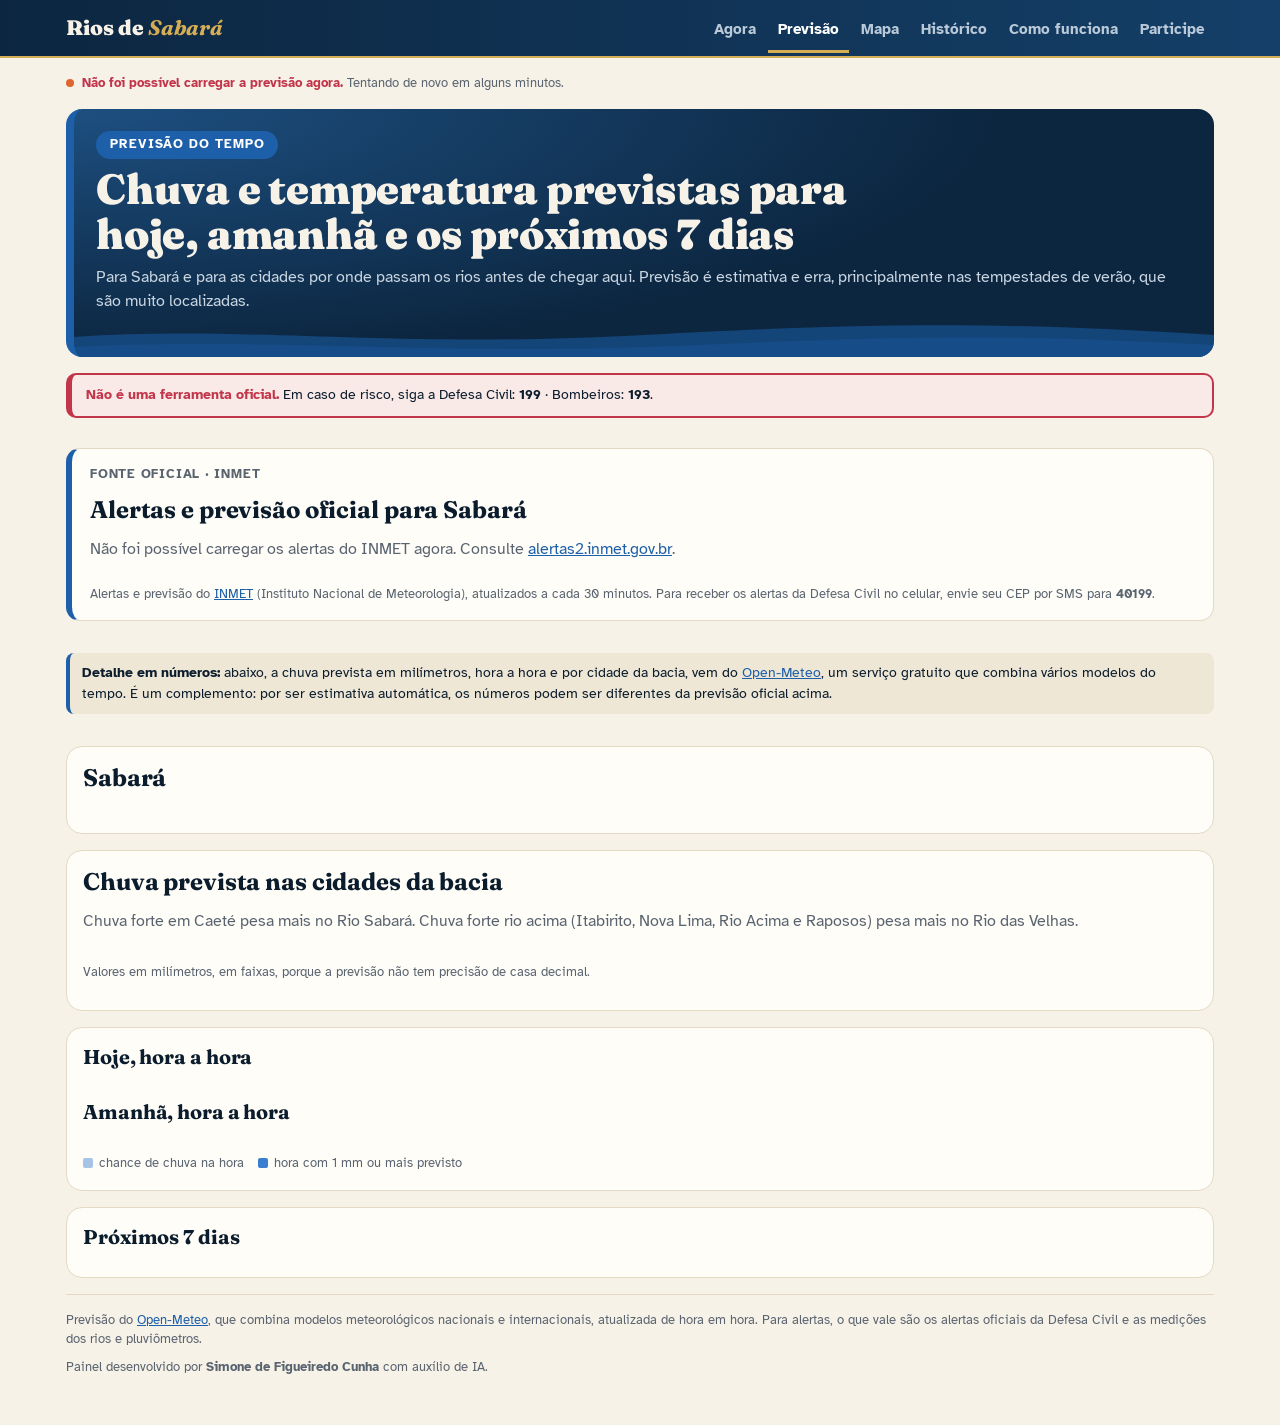
==== mt3yc9ux7y/previsao/index.html @ 5bed07b8 "Previsão: alertas e previsão oficial do INMET para Sabará no topo; Open-Meteo como detalhe Co-Author" ====
<!doctype html>
<html lang="pt-BR">
<head>
<meta charset="utf-8">
<meta name="viewport" content="width=device-width,initial-scale=1,viewport-fit=cover">
<meta name="robots" content="noindex,nofollow">
<title>Rios de Sabará · Previsão</title>
<meta name="description" content="Previsão do tempo para Sabará e para as cidades rio acima: hoje e amanhã hora a hora e os próximos 7 dias.">
<link rel="preconnect" href="https://fonts.googleapis.com">
<link rel="preconnect" href="https://fonts.gstatic.com" crossorigin>
<link rel="stylesheet" href="https://fonts.googleapis.com/css2?family=Atkinson+Hyperlegible:ital,wght@0,400;0,700;1,400&family=Fraunces:ital,opsz,wght@0,9..144,700;0,9..144,900;1,9..144,700&display=swap">
<style>
/* Visual A: claro e direto. Cores de alerta fixas: verde, amarelo, laranja, vermelho. */
:root{--bg:#ffffff;--fill:#f4f6f8;--panel:#ffffff;--fg:#0b1c2c;--muted:#53606c;--line:#dfe4ea;--grid:#e9edf1;
 --accent:#1d5fa8;--velhas:#1d5fa8;--sabara:#0f8a7e;--chuva:#3b7fd0;
 --s0:#1f9d6a;--s1:#d99a00;--s2:#e0662f;--s3:#c2364b;
 --f-body:"Atkinson Hyperlegible",system-ui,-apple-system,"Segoe UI",Roboto,sans-serif}
@media (prefers-color-scheme:dark){:root:not([data-theme="light"]){--bg:#10171e;--fill:#18222c;--panel:#141d25;--fg:#e8eef4;--muted:#9aa7b3;--line:#26323d;--grid:#212c36;
 --accent:#6aa6e6;--velhas:#6aa6e6;--sabara:#35c2b0;--chuva:#5c9be0;--s0:#2bb07c;--s1:#e0a91a;--s2:#ea7a46;--s3:#e2566a;color-scheme:dark}}
:root[data-theme="dark"]{--bg:#10171e;--fill:#18222c;--panel:#141d25;--fg:#e8eef4;--muted:#9aa7b3;--line:#26323d;--grid:#212c36;
 --accent:#6aa6e6;--velhas:#6aa6e6;--sabara:#35c2b0;--chuva:#5c9be0;--s0:#2bb07c;--s1:#e0a91a;--s2:#ea7a46;--s3:#e2566a;color-scheme:dark}
*{box-sizing:border-box}
body{margin:0;background:var(--bg);color:var(--fg);font-family:var(--f-body);font-size:16px;line-height:1.5}
a{color:var(--accent)}
/* cabeçalho e abas (iguais nas páginas do site) */
.site{position:sticky;top:0;z-index:1200;background:var(--bg);border-bottom:1px solid var(--line);padding-top:env(safe-area-inset-top,0px)}
.site .in{max-width:1180px;margin:0 auto;padding-left:max(16px,env(safe-area-inset-left,0px));padding-right:max(16px,env(safe-area-inset-right,0px));display:flex;align-items:center;justify-content:space-between;gap:16px}
.brand{font-weight:700;font-size:17px;color:var(--fg);text-decoration:none;padding-block:12px;white-space:nowrap}
.brand span{color:var(--accent)}
nav.abas{display:flex;gap:2px}
nav.abas a{padding:15px 10px 13px;color:var(--muted);text-decoration:none;font-weight:700;font-size:15px;white-space:nowrap}
nav.abas a:hover{color:var(--fg)}
nav.abas a[aria-current]{color:var(--accent);box-shadow:inset 0 -3px 0 var(--accent)}
@media (max-width:680px){
 nav.abas{position:fixed;left:0;right:0;bottom:0;z-index:1200;background:var(--bg);border-top:1px solid var(--line);display:grid;grid-template-columns:repeat(6,1fr);padding:0 max(0px,env(safe-area-inset-right,0px)) env(safe-area-inset-bottom,0px) max(0px,env(safe-area-inset-left,0px))}
 nav.abas a{text-align:center;padding:13px 2px 12px;font-size:13px}
 nav.abas a[aria-current]{box-shadow:inset 0 3px 0 var(--accent)}
 body{padding-bottom:calc(52px + env(safe-area-inset-bottom,0px))}}
.wrap{max-width:1180px;margin:0 auto;padding-block:16px 48px;padding-left:max(16px,env(safe-area-inset-left,0px));padding-right:max(16px,env(safe-area-inset-right,0px));display:grid;gap:16px}
.muted{color:var(--muted)}
.status{font-size:13px;color:var(--muted);display:flex;gap:8px;align-items:center;flex-wrap:wrap}
.dot{width:8px;height:8px;border-radius:50%;background:var(--s0);display:inline-block}
.dot.stale{background:var(--s2)}
/* faixa principal */
.hero{padding:18px;border-radius:12px;border:2px solid var(--c);background:color-mix(in srgb,var(--c) 11%,var(--bg));display:grid;gap:6px}
.hero .k{font-size:13px;font-weight:700;color:var(--c);text-transform:uppercase;letter-spacing:.07em}
.hero h1{margin:0;font-size:clamp(24px,5vw,32px);line-height:1.15;text-wrap:balance}
.hero p{margin:0;color:var(--muted)}
.top2{display:grid;grid-template-columns:repeat(auto-fit,minmax(min(320px,100%),1fr));gap:16px}
.card{background:var(--panel);border:1px solid var(--line);border-radius:12px;padding:16px;display:grid;gap:12px;min-width:0;align-content:start}
.card>h2,.card>h3{margin:0}
h2{font-size:19px;line-height:1.25;text-wrap:balance}
h3{font-size:17px;line-height:1.25;text-wrap:balance}
.card>p{margin:0}
/* tempo em Sabará */
.wx{display:flex;gap:16px;align-items:center;flex-wrap:wrap}
.wx .t{font-size:44px;font-weight:700;line-height:1}
.wx .d{font-size:15px;color:var(--muted)}
.wx .d b{color:var(--fg)}
.hours{display:grid;grid-template-columns:repeat(24,minmax(0,1fr));gap:2px;align-items:end;height:60px;border-bottom:1px solid var(--line)}
.hours i{display:block;background:var(--chuva);border-radius:2px 2px 0 0;opacity:.35;min-height:1px}
.hours i.mm{opacity:1}
.fonteP{margin:0 0 16px;color:var(--fg);padding:10px 12px;border-left:4px solid var(--c,var(--accent));background:var(--fill,rgba(0,0,0,.04));border-radius:8px;font-size:14px;line-height:1.45}
.hl{display:grid;grid-template-columns:repeat(24,minmax(0,1fr));gap:2px;font-size:11px;color:var(--muted);text-align:center;font-variant-numeric:tabular-nums}
.hl span{white-space:nowrap;overflow:visible}
.hl span.d0{color:var(--fg);font-weight:700}
@media (max-width:700px){.hl span:nth-child(3n+2),.hl span:nth-child(3n+3){visibility:hidden}}
.leg2{display:flex;gap:14px;flex-wrap:wrap;font-size:12px;color:var(--muted)}
.leg2 i{display:inline-block;width:10px;height:10px;border-radius:2px;background:var(--chuva);margin-right:5px;vertical-align:-1px}
.prevbox{padding:10px 14px;border-radius:8px;border-left:4px solid var(--c);background:var(--fill);font-size:15px;margin:0}
/* rios */
.rio{display:grid;gap:6px;padding-block:4px}
.rio+.rio{border-top:1px solid var(--line);padding-top:14px}
.rio .l{display:flex;justify-content:space-between;align-items:flex-start;gap:10px}
.rio .nm{font-weight:700;font-size:17px}
.rio .nm small{display:block;font-weight:400;font-size:13px;color:var(--muted)}
.rio .v{font-size:26px;font-weight:700;font-variant-numeric:tabular-nums;white-space:nowrap;text-align:right;line-height:1.1}
.rio .v small{display:block;font-size:13px;font-weight:700;color:var(--c);text-transform:uppercase;letter-spacing:.05em}
.barwrap{position:relative;margin-block:4px}
.bar{height:12px;border-radius:6px;background:linear-gradient(90deg,var(--s0) 0 var(--t1),var(--s1) var(--t1) var(--t2),var(--s2) var(--t2) var(--t3),var(--s3) var(--t3) 100%);opacity:.3}
.mk{position:absolute;top:-4px;width:4px;height:20px;border-radius:2px;background:var(--fg);transform:translateX(-2px)}
.sc{position:relative;height:16px;font-size:12px;color:var(--muted);font-variant-numeric:tabular-nums}
.sc span{position:absolute;transform:translateX(-50%);white-space:nowrap}
.sc span:first-child{transform:none}.sc span:last-child{transform:translateX(-100%)}
.rio .info{font-size:14px;color:var(--muted);margin:0}
.rio .motivo{font-size:14px;margin:0}
.link{display:flex;align-items:center;justify-content:space-between;gap:12px;padding:14px 16px;border-radius:12px;background:var(--fill);color:var(--fg);text-decoration:none;font-weight:700}
.link small{display:block;font-weight:400;color:var(--muted);font-size:14px}
.link:hover{outline:2px solid var(--accent)}
.aviso{border-left:4px solid var(--s2);font-size:14px}
.aviso p{margin:0}
details.mais{border:1px solid var(--line);border-radius:12px;background:var(--panel)}
details.mais>summary{cursor:pointer;padding:14px 16px;font-weight:700;list-style:none;display:flex;justify-content:space-between;gap:8px}
details.mais>summary::after{content:"+";color:var(--accent);font-size:20px;line-height:1}
details.mais[open]>summary::after{content:"−"}
details.mais>div{padding:0 16px 16px;display:grid;gap:12px}
svg{width:100%;height:auto;display:block}
svg text{font-size:11px;fill:var(--muted);font-family:var(--f-body)}
svg .lab{fill:var(--fg);font-weight:700}
table{border-collapse:collapse;width:100%;min-width:640px;font-size:14px}
th,td{text-align:left;padding:7px 8px;border-bottom:1px solid var(--line)}
th{font-size:12px;color:var(--muted);font-weight:700;text-transform:uppercase;letter-spacing:.04em}
td.n,th.n{text-align:right;font-variant-numeric:tabular-nums;white-space:nowrap}
.tbl{overflow-x:auto}
.leg{list-style:none;margin:8px 0 0;padding:0;display:grid;gap:2px;font-size:13px}.leg i{display:inline-block;width:10px;height:10px;border-radius:2px;margin-right:6px;vertical-align:-1px}
.caminho{margin:0;padding-left:22px;display:grid;gap:2px;font-size:14px}
table.tempo td,table.tempo th{white-space:nowrap}
.cond{display:inline-flex;align-items:center;gap:6px}
.erro{color:var(--s3);font-weight:700}
.oficial{margin:0;padding:12px 14px;border-radius:10px;background:var(--fill);border-left:4px solid var(--s2);font-size:14px}
.dc{border:2px solid var(--c);border-radius:12px;padding:14px 16px;display:grid;gap:6px;background:var(--panel)}
.dc .k{font-size:12px;font-weight:700;letter-spacing:.07em;text-transform:uppercase;color:var(--c)}
.dc h2{margin:0;font-size:16px;line-height:1.3}
.dc p{margin:0;font-size:15px}
.dc small{color:var(--muted);font-size:13px}
.dcs{display:grid;gap:10px}
.contatos .ct{display:grid;grid-template-columns:repeat(auto-fit,minmax(min(200px,100%),1fr));gap:10px}
.contatos .ct a{display:grid;gap:2px;padding:12px 14px;border-radius:12px;background:var(--fill);color:var(--fg);text-decoration:none;border:1px solid var(--line)}
.contatos .ct a:hover{outline:2px solid var(--accent)}
.contatos .ct b{font-family:var(--f-serif,inherit);font-size:22px;font-weight:900}
.contatos .ct span{font-size:13px;color:var(--muted)}
@media (max-width:600px){table{font-size:13px} th,td{padding:6px 5px}}
/* responsivo: tabelas quebram o texto */
td{overflow-wrap:break-word}
.top2>*{min-width:0}
footer{border-top:1px solid var(--line);padding-top:16px;font-size:13px;color:var(--muted);display:grid;gap:8px}
footer .lai{padding:10px 14px;border-left:4px solid var(--accent);background:var(--fill);border-radius:8px;color:var(--fg)}

/* Tema Rios de Sabará: azul do rio, creme e dourado (mesmo dos stories) */
:root{--navy:#0c2640;--goldb:#d4ad55;--gold:#9a7428;--bg:#f7f2e8;--panel:#fffdf8;--fill:#efe7d6;--fg:#0b1c2c;--muted:#5a6470;--line:#e3d9c4;--grid:#ebe3d2;--accent:#1d5fa8;--f-serif:"Fraunces",Georgia,"Times New Roman",serif}
@media (prefers-color-scheme:dark){:root:not([data-theme="light"]){--bg:#0a1d31;--panel:#0f263d;--fill:#14304c;--fg:#f2ede3;--muted:#a9b8c6;--line:#21405f;--grid:#1a3550;--accent:#7fb2ea;--gold:#d4ad55;color-scheme:dark}}
:root[data-theme="dark"]{--bg:#0a1d31;--panel:#0f263d;--fill:#14304c;--fg:#f2ede3;--muted:#a9b8c6;--line:#21405f;--grid:#1a3550;--accent:#7fb2ea;--gold:#d4ad55;color-scheme:dark}
body{background:var(--bg);color:var(--fg)}
h1,h2,h3{font-family:var(--f-serif);letter-spacing:-.005em}
h1{font-weight:900} h2,h3{font-weight:700}
.site{background:linear-gradient(90deg,#0c2640,#143f68);border-bottom:2px solid var(--goldb)}
.brand{color:#f7f2e8!important;font-family:var(--f-serif);font-weight:900;font-size:21px}
.brand span{color:var(--goldb)!important;font-style:italic;font-weight:700}
nav.abas a,nav.abas button{color:#b9c9d8!important}
nav.abas a:hover,nav.abas button:hover{color:#fff!important}
nav.abas a[aria-current],nav.abas button[aria-selected="true"]{color:#fff!important;background:none!important;border-color:transparent!important;box-shadow:inset 0 -3px 0 var(--goldb)!important}
@media (max-width:680px){nav.abas{background:#0c2640!important;border-top:2px solid var(--goldb)!important}
 nav.abas a[aria-current],nav.abas button[aria-selected="true"]{box-shadow:inset 0 3px 0 var(--goldb)!important}}

.card,details.mais{border-radius:16px;border-color:var(--line)}
.hero{position:relative;overflow:hidden;border:0;border-left:8px solid var(--c);border-radius:16px;padding:22px 22px 44px;background:radial-gradient(130% 160% at 0% 0%,#1d4f80 0%,#0c2640 62%);color:#f7f2e8;gap:8px}
.hero .k{justify-self:start;background:var(--c);color:#fff;padding:4px 14px;border-radius:999px;font-size:13px}
.hero h1{font-size:clamp(30px,6.5vw,42px);line-height:1.08;color:#f7f2e8}
.hero p{color:#c9d6e2;position:relative;z-index:1}
.hero::after{content:"";position:absolute;left:0;right:0;bottom:-2px;height:40px;background:url("data:image/svg+xml,%3Csvg xmlns='http://www.w3.org/2000/svg' viewBox='0 0 400 40' preserveAspectRatio='none'%3E%3Cpath d='M0 18 C60 6 110 30 200 16 S330 4 400 16 V40 H0Z' fill='%231d5fa8' opacity='.55'/%3E%3Cpath d='M0 28 C70 18 130 38 220 26 S340 18 400 26 V40 H0Z' fill='%23164d88'/%3E%3C/svg%3E") center/100% 100% no-repeat}
.card h2{font-size:24px}
.card h3{font-size:20px}
.wx .t{font-family:var(--f-serif);font-weight:900;font-size:56px;color:var(--fg)}
.rio .nm{font-family:var(--f-serif);font-size:20px}
.rio .v{font-family:var(--f-serif);font-weight:900;font-size:32px}
.rio .v small,.rio .nm small{font-family:"Atkinson Hyperlegible",system-ui,sans-serif;font-weight:400}
.rio .v small{font-weight:700}
.dc h2{font-family:"Atkinson Hyperlegible",system-ui,sans-serif;font-weight:700}
.link{background:var(--navy);color:#f7f2e8;border-radius:16px}
.link small{color:#b9c9d8}
.link span[aria-hidden]{color:var(--goldb);font-size:22px}
.oficial{background:color-mix(in srgb,var(--s2) 13%,var(--panel));border:2px solid var(--s2);border-left-width:8px;border-radius:14px;padding:18px 20px;font-size:16px;display:grid;gap:8px}
.oficial p{margin:0}
.oficial .of-tit{font-family:var(--f-serif);font-weight:900;font-size:clamp(21px,3.2vw,28px);line-height:1.2;color:var(--s3);display:flex;align-items:center;gap:12px;text-wrap:balance}
.of-ic{flex:none;width:36px;height:36px;border-radius:50%;background:var(--s3);color:#fff;display:grid;place-items:center;font-family:"Atkinson Hyperlegible",system-ui,sans-serif;font-size:22px;font-weight:700}
details.mais>summary{font-family:var(--f-serif);font-size:18px}
details.mais>summary::after{color:var(--gold)}
footer .lai{border-left-color:var(--goldb)}

@media (max-width:680px){nav.abas a,nav.abas button{white-space:normal!important;line-height:1.15;font-size:12px!important;padding:10px 1px 9px!important;display:flex;align-items:center;justify-content:center}}
.avisoc{margin:0 0 14px;padding:10px 14px;border:2px solid var(--s3);border-left-width:6px;background:color-mix(in srgb,var(--s3) 10%,var(--panel,var(--bg)));border-radius:10px;font-size:14px;line-height:1.45;color:var(--fg)}
.avisoc>b:first-child{color:var(--s3)}
.oficialP{border:1px solid var(--line);border-left:6px solid var(--accent);border-radius:14px;background:var(--panel,var(--bg));padding:16px 18px;margin:0 0 16px;display:grid;gap:12px}
.oficialP .k{font-size:13px;font-weight:700;letter-spacing:.06em;text-transform:uppercase;color:var(--muted)}
.oficialP h2{margin:0;font-size:clamp(20px,3vw,24px);line-height:1.2}
.avI{border-radius:10px;padding:12px 14px;border:2px solid var(--c);background:color-mix(in srgb,var(--c) 12%,var(--panel,var(--bg)));display:grid;gap:4px}
.avI b.t{font-size:17px}
.avI small{color:var(--muted)}
.prevI{display:grid;gap:0}
.prevI .l{display:grid;grid-template-columns:minmax(90px,140px) minmax(0,1fr) auto;gap:10px;padding:8px 0;border-top:1px solid var(--line);align-items:baseline}
.prevI .l:first-child{border-top:0}
.prevI .d{font-weight:700}
.prevI .tp{font-variant-numeric:tabular-nums;white-space:nowrap;color:var(--muted)}
@media (max-width:560px){.prevI .l{grid-template-columns:minmax(0,1fr) auto}.prevI .r{grid-column:1/-1}}
</style>
<style>
.chips{display:flex;flex-wrap:wrap;gap:8px}
.chips button{font:inherit;font-weight:700;font-size:15px;padding:9px 16px;border-radius:999px;border:1px solid var(--line);background:var(--panel);color:var(--fg);cursor:pointer}
.chips button[aria-pressed="true"]{background:var(--navy,#0c2640);border-color:var(--navy,#0c2640);color:#fff}
.chips button:focus-visible{outline:2px solid var(--accent);outline-offset:2px}
.agoraP{display:flex;gap:18px;align-items:center;flex-wrap:wrap}
.agoraP .t{font-family:var(--f-serif);font-size:54px;font-weight:900;line-height:1}
.agoraP .d{color:var(--muted);font-size:15px}.agoraP .d b{color:var(--fg);font-size:17px}
.strip{overflow-x:auto;-webkit-overflow-scrolling:touch;margin:0 -4px;padding:0 4px 6px}
.hrs{display:grid;grid-auto-flow:column;grid-auto-columns:58px;gap:4px;min-width:max-content}
.hr{display:grid;justify-items:center;gap:3px;padding:8px 2px;border-radius:10px;background:var(--fill);font-variant-numeric:tabular-nums}
.hr .h{font-size:12px;color:var(--muted);font-weight:700}
.hr .i{font-size:20px;line-height:1.1}
.hr .tp{font-weight:700;font-size:15px}
.hr .pb{width:8px;height:44px;border-radius:4px;background:var(--line);position:relative;overflow:hidden}
.hr .pb i{position:absolute;left:0;right:0;bottom:0;background:var(--chuva);opacity:.45}
.hr.mm .pb i{opacity:1}
.hr .pc{font-size:12px;color:var(--muted)}
.hr .mmv{font-size:12px;font-weight:700;color:var(--chuva);min-height:16px}
.dias{display:grid;gap:0}
.dia{display:grid;grid-template-columns:minmax(92px,1.2fr) 34px minmax(0,2fr) 92px 104px;gap:10px;align-items:center;padding:11px 2px;border-top:1px solid var(--line);font-variant-numeric:tabular-nums}
.dia:first-child{border-top:0}
.dia .n{font-weight:700}.dia .n small{display:block;font-weight:400;color:var(--muted);font-size:13px}
.dia .i{font-size:24px}
.dia .c{color:var(--muted);font-size:14px;min-width:0}
.dia .tt{text-align:right;white-space:nowrap}.dia .tt b{font-size:17px}.dia .tt span{color:var(--muted)}
.dia .ch{text-align:right;color:var(--chuva);font-weight:700;white-space:nowrap}.dia .ch small{display:block;font-weight:400;color:var(--muted);font-size:12px}
@media (max-width:560px){.dia{grid-template-columns:minmax(64px,1fr) 28px 72px 88px}.dia .c{display:none}}
.leg{display:flex;flex-wrap:wrap;gap:14px;font-size:13px;color:var(--muted);margin:0;padding:0;list-style:none}
.leg i{display:inline-block;width:10px;height:10px;border-radius:2px;background:var(--chuva);margin-right:6px;vertical-align:-1px}
table.res td,table.res th{white-space:nowrap}
</style>
</head>
<body>
<header class="site"><div class="in">
  <a class="brand" href="https://monitoramentodosriossabara.github.io/mt3yc9ux7y/">Rios de <span>Sabará</span></a>
  <nav class="abas" aria-label="Seções">
    <a href="https://monitoramentodosriossabara.github.io/mt3yc9ux7y/">Agora</a>
    <a href="https://monitoramentodosriossabara.github.io/mt3yc9ux7y/previsao/" aria-current="page">Previsão</a>
    <a href="https://monitoramentodosriossabara.github.io/mt3yc9ux7y/painel/#mapa">Mapa</a>
    <a href="https://monitoramentodosriossabara.github.io/mt3yc9ux7y/painel/#historico">Histórico</a>
    <a href="https://monitoramentodosriossabara.github.io/mt3yc9ux7y/painel/#como-funciona">Como funciona</a>
    <a href="https://monitoramentodosriossabara.github.io/relato/">Participe</a>
  </nav>
</div></header>

<main class="wrap">
<div class="status"><span class="dot" id="dot"></span><span id="stxt">Carregando a previsão…</span></div>

<section class="hero" style="--c:var(--accent)">
  <div class="k">Previsão do tempo</div>
  <h1>Chuva e temperatura previstas para hoje, amanhã e os próximos 7 dias</h1>
  <p>Para Sabará e para as cidades por onde passam os rios antes de chegar aqui. Previsão é estimativa e erra, principalmente nas tempestades de verão, que são muito localizadas.</p>

</section>
<p class="avisoc" role="note"><b>Não é uma ferramenta oficial.</b> Em caso de risco, siga a Defesa Civil: <b>199</b> · Bombeiros: <b>193</b>.</p>
<section class="oficialP" aria-labelledby="ofT">
  <div class="k">Fonte oficial · INMET</div>
  <h2 id="ofT">Alertas e previsão oficial para Sabará</h2>
  <div id="avisosI"><p class="muted" style="margin:0">Carregando os alertas do INMET…</p></div>
  <div class="prevI" id="prevI"></div>
  <p class="muted" style="font-size:13px;margin:0">Alertas e previsão do <a href="https://alertas2.inmet.gov.br/">INMET</a> (Instituto Nacional de Meteorologia), atualizados a cada 30 minutos. Para receber os alertas da Defesa Civil no celular, envie seu CEP por SMS para <b>40199</b>.</p>
</section>
<p class="fonteP" style="--c:var(--accent)"><b>Detalhe em números:</b> abaixo, a chuva prevista em milímetros, hora a hora e por cidade da bacia, vem do <a href="https://open-meteo.com/">Open-Meteo</a>, um serviço gratuito que combina vários modelos do tempo. É um complemento: por ser estimativa automática, os números podem ser diferentes da previsão oficial acima.</p>

<section class="card">
  <h2 id="cidT">Sabará</h2>
  <div class="chips" id="chips" role="group" aria-label="Escolha a cidade"></div>
  <div class="agoraP" id="agoraP"></div>
</section>

<section class="card">
  <h2>Chuva prevista nas cidades da bacia</h2>
  <p class="muted">Chuva forte em Caeté pesa mais no Rio Sabará. Chuva forte rio acima (Itabirito, Nova Lima, Rio Acima e Raposos) pesa mais no Rio das Velhas.</p>
  <div class="tbl"><table id="resumo" class="res" style="min-width:0"></table></div>
  <p class="muted" style="font-size:13px;margin:6px 0 0">Valores em milímetros, em faixas, porque a previsão não tem precisão de casa decimal.</p>
  <div id="sinal"></div>
</section>

<section class="card">
  <h3>Hoje, hora a hora</h3>
  <div class="strip"><div class="hrs" id="hoje"></div></div>
  <h3>Amanhã, hora a hora</h3>
  <div class="strip"><div class="hrs" id="amanha"></div></div>
  <ul class="leg"><li><i style="opacity:.45"></i>chance de chuva na hora</li><li><i></i>hora com 1 mm ou mais previsto</li></ul>
</section>

<section class="card">
  <h3>Próximos 7 dias</h3>
  <div class="dias" id="dias"></div>
</section>

<footer>
  <div>Previsão do <a href="https://open-meteo.com/">Open-Meteo</a>, que combina modelos meteorológicos nacionais e internacionais, atualizada de hora em hora. Para alertas, o que vale são os alertas oficiais da Defesa Civil e as medições dos rios e pluviômetros.</div>
  <div>Painel desenvolvido por <strong>Simone de Figueiredo Cunha</strong> com auxílio de IA.</div>
</footer>
</main>
<script>
const fmt=(v,d=0)=>v==null||isNaN(v)?'—':Number(v).toLocaleString('pt-BR',{minimumFractionDigits:d,maximumFractionDigits:d});
const faixa=v=>v==null||isNaN(v)?'—':v<1?'menos de 1 mm':v<5?'até 5 mm':v<15?'5 a 15 mm':v<30?'15 a 30 mm':v<60?'30 a 60 mm':v<100?'60 a 100 mm':'mais de 100 mm';
const fx=v=>v==null||isNaN(v)?'—':v<1?'&lt;1':v<5?'até 5':v<15?'5–15':v<30?'15–30':v<60?'30–60':v<100?'60–100':'&gt;100';
const css=v=>getComputedStyle(document.documentElement).getPropertyValue(v).trim();
const CIDADES=[['Sabará',-19.886,-43.807],['Caeté',-19.880,-43.669],['Raposos',-19.966,-43.804],['Nova Lima',-19.985,-43.847],['Rio Acima',-20.088,-43.788],['Itabirito',-20.253,-43.801]];
const WMO={0:'Céu limpo',1:'Poucas nuvens',2:'Parcialmente nublado',3:'Nublado',45:'Neblina',48:'Neblina',51:'Garoa fraca',53:'Garoa',55:'Garoa forte',56:'Garoa gelada',57:'Garoa gelada',61:'Chuva fraca',63:'Chuva',65:'Chuva forte',66:'Chuva gelada',67:'Chuva gelada',71:'Neve',73:'Neve',75:'Neve',80:'Pancadas fracas',81:'Pancadas de chuva',82:'Pancadas fortes',95:'Trovoadas',96:'Trovoadas com granizo',99:'Trovoadas com granizo'};
const ICO=c=>c==null?'':c<=1?'☀️':c<=2?'⛅':c<=48?'☁️':c<=67?'🌧️':c<=82?'🌦️':'⛈️';
const DIAS=['domingo','segunda','terça','quarta','quinta','sexta','sábado'];
let dados=null,sel=0;try{const v=+localStorage.getItem('cidPrev');if(v>=0&&v<CIDADES.length)sel=v;}catch(e){}
const hojeStr=()=>new Date().toLocaleDateString('en-CA',{timeZone:'America/Sao_Paulo'});
const amanhaStr=()=>new Date(Date.now()+24*3600e3).toLocaleDateString('en-CA',{timeZone:'America/Sao_Paulo'});
const horaAgora=()=>+new Date().toLocaleString('en-US',{timeZone:'America/Sao_Paulo',hour:'numeric',hour12:false})%24;
async function carregar(){
  const st=document.getElementById('stxt'),dot=document.getElementById('dot');
  try{
    const u='https://api.open-meteo.com/v1/forecast?latitude='+CIDADES.map(c=>c[1]).join(',')+'&longitude='+CIDADES.map(c=>c[2]).join(',')+
      '&current=temperature_2m,weather_code,relative_humidity_2m,precipitation_probability'+
      '&hourly=temperature_2m,precipitation,precipitation_probability,weather_code'+
      '&daily=weather_code,temperature_2m_max,temperature_2m_min,precipitation_sum,precipitation_probability_max'+
      '&forecast_days=8&timezone=America%2FSao_Paulo';
    const r=await fetch(u);if(!r.ok)throw new Error(r.status);let j=await r.json();if(!Array.isArray(j))j=[j];dados=j;
    dot.className='dot';st.textContent='Previsão atualizada às '+new Date().toLocaleTimeString('pt-BR',{hour:'2-digit',minute:'2-digit'})+' · próxima atualização em 30 minutos';
    resumo();chips();cidade();
  }catch(e){dot.className='dot stale';st.innerHTML='<span class="erro">Não foi possível carregar a previsão agora.</span> Tentando de novo em alguns minutos.';}
}
function horas(d){return d.hourly.time.map((t,i)=>({t,dia:t.slice(0,10),h:+t.slice(11,13),tp:d.hourly.temperature_2m[i],p:d.hourly.precipitation[i]||0,pr:d.hourly.precipitation_probability?.[i]??0,c:d.hourly.weather_code?.[i]}));}
function resumo(){
  const hj=hojeStr(),am=amanhaStr(),ha=horaAgora();
  const linhas=dados.map((d,k)=>{const hs=horas(d);
    const fut=hs.filter(h=>(h.dia===hj&&h.h>=ha)||h.dia>hj);
    const s24=fut.slice(0,24).reduce((a,h)=>a+h.p,0);
    let m6=0;for(let i=0;i<Math.min(48,fut.length);i++)m6=Math.max(m6,fut.slice(i,i+6).reduce((a,h)=>a+h.p,0));
    const di=d.daily;const ia=di.time.indexOf(am);const s7=di.precipitation_sum.slice(0,7).reduce((a,v)=>a+(v||0),0);
    return {nome:CIDADES[k][0],s24,m6,am:ia>=0?di.precipitation_sum[ia]:null,s7,s48:fut.slice(0,48).reduce((a,h)=>a+h.p,0)};});
  document.getElementById('resumo').innerHTML='<thead><tr><th>Cidade</th><th class="n">Próx. 24 h</th><th class="n">Amanhã</th><th class="n">Maior em 6 h</th><th class="n">7 dias</th></tr></thead><tbody>'+
    linhas.map(l=>`<tr><td><b>${l.nome}</b></td><td class="n"><b>${fx(l.s24)}</b></td><td class="n">${fx(l.am)}</td><td class="n">${fx(l.m6)}</td><td class="n">${fx(l.s7)}</td></tr>`).join('')+'</tbody>';
  const cae=linhas.find(l=>l.nome==='Caeté'),cima=linhas.filter(l=>['Raposos','Nova Lima','Rio Acima','Itabirito'].includes(l.nome));
  const m48=cima.reduce((a,l)=>a+l.s48,0)/cima.length;
  let n=0,t=[];
  if(cae.m6>=60){n=2;t.push(`Previsão de ${faixa(cae.m6)} em 6 horas em Caeté. Nas cheias passadas, 60 mm em 6 h na cabeceira levaram o Rio Sabará a sair do leito em 2 a 4 horas.`);}
  else if(cae.m6>=30){n=1;t.push(`Previsão de ${faixa(cae.m6)} em 6 horas em Caeté. Chuva assim já fez o Rio Sabará subir bastante.`);}
  if(m48>=120){n=Math.max(n,1);t.push(`Previsão de ${faixa(m48)} em 48 h rio acima (média de Raposos, Nova Lima, Rio Acima e Itabirito): o Rio das Velhas pode subir nos próximos dias.`);}
  if(!t.length)t.push('Sem chuva forte prevista para Caeté e rio acima nas próximas 48 horas.');
  const p=document.createElement('p');p.className='prevbox';p.style.setProperty('--c',css(['--s0','--s1','--s2'][n]));p.textContent=t.join(' ');
  const b=document.getElementById('sinal');b.innerHTML='';b.appendChild(p);
}
function chips(){
  const c=document.getElementById('chips');if(c.childElementCount)return;
  CIDADES.forEach(([n],k)=>{const b=document.createElement('button');b.type='button';b.textContent=n;b.onclick=()=>{sel=k;try{localStorage.setItem('cidPrev',k)}catch(e){}cidade();};c.appendChild(b);});
}
function cidade(){
  const d=dados[sel],cur=d.current||{};
  document.getElementById('cidT').textContent=CIDADES[sel][0];
  document.querySelectorAll('#chips button').forEach((b,k)=>b.setAttribute('aria-pressed',k===sel));
  const di=d.daily;
  const hs0=horas(d),hj0=hojeStr(),ha0=horaAgora();
  const s24=hs0.filter(h=>(h.dia===hj0&&h.h>=ha0)||h.dia>hj0).slice(0,24).reduce((a,h)=>a+h.p,0);
  document.getElementById('agoraP').innerHTML=`<span class="t">${fmt(cur.temperature_2m)}°</span><span class="d"><b>${ICO(cur.weather_code)} ${WMO[cur.weather_code]||''}</b><br>Hoje: máxima ${fmt(di.temperature_2m_max[0])}°, mínima ${fmt(di.temperature_2m_min[0])}° <br>Chuva nas próximas 24 h: <b>${faixa(s24)}</b> · chance hoje ${fmt(di.precipitation_probability_max[0])}%<br>Umidade agora (estimativa): ${fmt(cur.relative_humidity_2m)}%</span>`;
  const hs=horas(d),hj=hojeStr(),am=amanhaStr(),ha=horaAgora();
  const cel=h=>`<div class="hr${h.p>=1?' mm':''}" title="${h.h}h: ${WMO[h.c]||''}, ${fmt(h.tp)}°, ${h.pr}% de chance, ${fmt(h.p,1)} mm"><span class="h">${h.h}h</span><span class="i">${ICO(h.c)}</span><span class="tp">${fmt(h.tp)}°</span><span class="pb"><i style="height:${Math.max(0,h.pr)}%"></i></span><span class="pc">${h.pr}%</span><span class="mmv">${h.p>=0.1?fmt(h.p,1):''}</span></div>`;
  const H=hs.filter(h=>h.dia===hj&&h.h>=ha);
  document.getElementById('hoje').innerHTML=H.length?H.map(cel).join(''):'<p class="muted">O dia de hoje já terminou.</p>';
  document.getElementById('amanha').innerHTML=hs.filter(h=>h.dia===am).map(cel).join('');
  document.getElementById('dias').innerHTML=di.time.slice(0,8).map((t,i)=>{const dt=new Date(t+'T12:00:00-03:00');
    const nome=i===0?'Hoje':i===1?'Amanhã':DIAS[dt.getUTCDay()].replace(/^./,c=>c.toUpperCase());
    return `<div class="dia"><span class="n">${nome}<small>${t.slice(8,10)}/${t.slice(5,7)}</small></span><span class="i">${ICO(di.weather_code[i])}</span><span class="c">${WMO[di.weather_code[i]]||''}</span><span class="tt"><b>${fmt(di.temperature_2m_max[i])}°</b> <span>${fmt(di.temperature_2m_min[i])}°</span></span><span class="ch">${faixa(di.precipitation_sum[i])}<small>${fmt(di.precipitation_probability_max[i])}%</small></span></div>`;}).join('');
}
carregar();setInterval(carregar,30*60e3);
document.addEventListener('visibilitychange',()=>{if(!document.hidden&&dados)carregar();});

// Alertas e previsão oficiais do INMET para Sabará (coletados no banco a cada 30 min)
const API_SB='https://ekfyviemlszovciroacn.supabase.co/rest/v1/',KEY_SB='sb_publishable_Bhsw4dhgFwk0jno5kZMeYQ_3tfouypX';
const sbGet=async p=>{const r=await fetch(API_SB+p,{headers:{apikey:KEY_SB}});if(!r.ok)throw new Error(r.status);return r.json();};
const SEVI={'Perigo Potencial':['--s1','amarelo'],'Perigo':['--s2','laranja'],'Grande Perigo':['--s3','vermelho']};
const PER={manha:'manhã',tarde:'tarde',noite:'noite',dia:''};
const hBR=t=>new Date(t).toLocaleString('pt-BR',{timeZone:'America/Sao_Paulo',day:'2-digit',month:'2-digit',hour:'2-digit',minute:'2-digit'});
const esc=t=>String(t??'').replace(/&/g,'&amp;').replace(/</g,'&lt;');
async function inmet(){
  const A=document.getElementById('avisosI'),P=document.getElementById('prevI');
  try{
    const [av,pv]=await Promise.all([sbGet('inmet_avisos_ativos?select=*'),sbGet('inmet_previsao?select=*&order=dia.asc,ordem.asc')]);
    A.innerHTML=av.length?av.map(a=>{const [c,n]=SEVI[a.severidade]||['--s1',''];
      return `<div class="avI" style="--c:${css(c)}"><b class="t">Alerta de ${esc((a.evento||'').toLowerCase())}${n?' ('+n+')':''} · ${esc(a.severidade)}</b>
      <span>${esc(a.riscos)}</span>${a.instrucoes?`<small>${esc(a.instrucoes)}</small>`:''}<small>Válido de ${hBR(a.inicio)} até ${hBR(a.fim)}</small></div>`;}).join('')
      :'<p style="margin:0"><b>Nenhum alerta do INMET para Sabará agora.</b></p>';
    const hoje=hojeStr(),am=amanhaStr();
    P.innerHTML=pv.slice(0,7).map(x=>{const d=new Date(x.dia+'T12:00:00');const nome=x.dia===hoje?'Hoje':x.dia===am?'Amanhã':DIAS[d.getDay()][0].toUpperCase()+DIAS[d.getDay()].slice(1);
      return `<div class="l"><span class="d">${nome}${PER[x.periodo]?' · '+PER[x.periodo]:''}</span><span class="r">${esc(x.resumo)}</span><span class="tp">${x.temp_max??'—'}° / ${x.temp_min??'—'}°</span></div>`;}).join('');
  }catch(e){A.innerHTML='<p class="muted" style="margin:0">Não foi possível carregar os alertas do INMET agora. Consulte <a href="https://alertas2.inmet.gov.br/">alertas2.inmet.gov.br</a>.</p>';}
}
inmet();setInterval(inmet,15*60e3);
</script>
<script src="../rt.js"></script>
<script src="../aviso.js"></script>
</body>
</html>
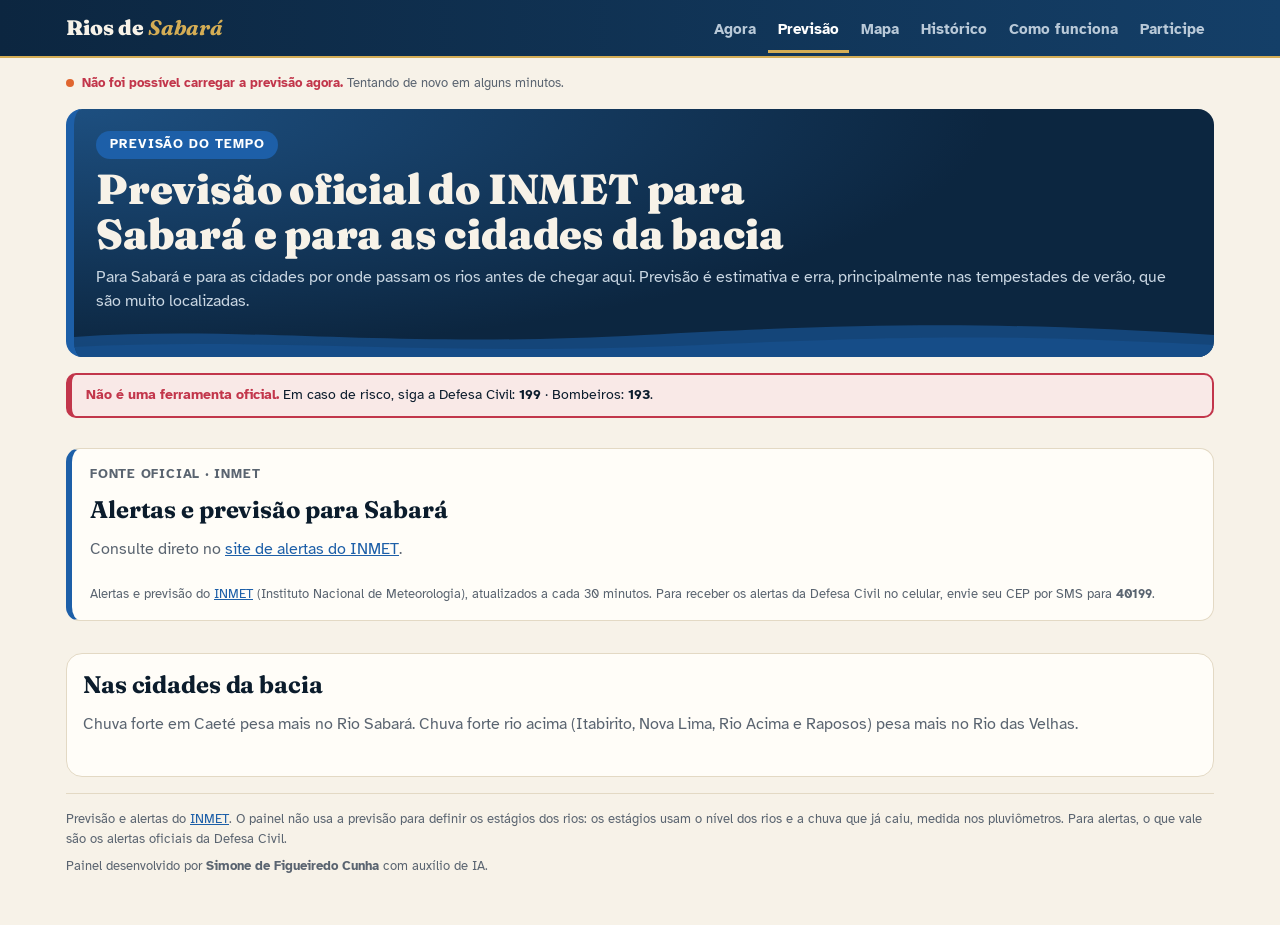
==== commit 925caf36: "Previsão: só INMET (alertas e previsão para Sabará e cidades da bacia); remove Open-Meteo Co-Authore" ====
--- a/mt3yc9ux7y/previsao/index.html
+++ b/mt3yc9ux7y/previsao/index.html
@@ -5,7 +5,7 @@
 <meta name="viewport" content="width=device-width,initial-scale=1,viewport-fit=cover">
 <meta name="robots" content="noindex,nofollow">
 <title>Rios de Sabará · Previsão</title>
-<meta name="description" content="Previsão do tempo para Sabará e para as cidades rio acima: hoje e amanhã hora a hora e os próximos 7 dias.">
+<meta name="description" content="Alertas e previsão oficial do INMET para Sabará e para as cidades da bacia dos rios.">
 <link rel="preconnect" href="https://fonts.googleapis.com">
 <link rel="preconnect" href="https://fonts.gstatic.com" crossorigin>
 <link rel="stylesheet" href="https://fonts.googleapis.com/css2?family=Atkinson+Hyperlegible:ital,wght@0,400;0,700;1,400&family=Fraunces:ital,opsz,wght@0,9..144,700;0,9..144,900;1,9..144,700&display=swap">
@@ -179,7 +179,7 @@
 .prevI{display:grid;gap:0}
 .prevI .l{display:grid;grid-template-columns:minmax(90px,140px) minmax(0,1fr) auto;gap:10px;padding:8px 0;border-top:1px solid var(--line);align-items:baseline}
 .prevI .l:first-child{border-top:0}
-.prevI .d{font-weight:700}
+.prevI .d{font-weight:700}.prevI .d small{font-weight:400;color:var(--muted);font-size:13px}
 .prevI .tp{font-variant-numeric:tabular-nums;white-space:nowrap;color:var(--muted)}
 @media (max-width:560px){.prevI .l{grid-template-columns:minmax(0,1fr) auto}.prevI .r{grid-column:1/-1}}
 </style>
@@ -203,14 +203,14 @@
 .hr .pc{font-size:12px;color:var(--muted)}
 .hr .mmv{font-size:12px;font-weight:700;color:var(--chuva);min-height:16px}
 .dias{display:grid;gap:0}
-.dia{display:grid;grid-template-columns:minmax(92px,1.2fr) 34px minmax(0,2fr) 92px 104px;gap:10px;align-items:center;padding:11px 2px;border-top:1px solid var(--line);font-variant-numeric:tabular-nums}
+.dia{display:grid;grid-template-columns:minmax(92px,1fr) 92px 104px;gap:10px;align-items:center;padding:11px 2px;border-top:1px solid var(--line);font-variant-numeric:tabular-nums}
 .dia:first-child{border-top:0}
 .dia .n{font-weight:700}.dia .n small{display:block;font-weight:400;color:var(--muted);font-size:13px}
 .dia .i{font-size:24px}
 .dia .c{color:var(--muted);font-size:14px;min-width:0}
 .dia .tt{text-align:right;white-space:nowrap}.dia .tt b{font-size:17px}.dia .tt span{color:var(--muted)}
 .dia .ch{text-align:right;color:var(--chuva);font-weight:700;white-space:nowrap}.dia .ch small{display:block;font-weight:400;color:var(--muted);font-size:12px}
-@media (max-width:560px){.dia{grid-template-columns:minmax(64px,1fr) 28px 72px 88px}.dia .c{display:none}}
+@media (max-width:560px){.dia{grid-template-columns:minmax(64px,1fr) 72px 88px}}
 .leg{display:flex;flex-wrap:wrap;gap:14px;font-size:13px;color:var(--muted);margin:0;padding:0;list-style:none}
 .leg i{display:inline-block;width:10px;height:10px;border-radius:2px;background:var(--chuva);margin-right:6px;vertical-align:-1px}
 table.res td,table.res th{white-space:nowrap}
@@ -234,144 +234,75 @@
 
 <section class="hero" style="--c:var(--accent)">
   <div class="k">Previsão do tempo</div>
-  <h1>Chuva e temperatura previstas para hoje, amanhã e os próximos 7 dias</h1>
+  <h1>Previsão oficial do INMET para Sabará e para as cidades da bacia</h1>
   <p>Para Sabará e para as cidades por onde passam os rios antes de chegar aqui. Previsão é estimativa e erra, principalmente nas tempestades de verão, que são muito localizadas.</p>
-
 </section>
 <p class="avisoc" role="note"><b>Não é uma ferramenta oficial.</b> Em caso de risco, siga a Defesa Civil: <b>199</b> · Bombeiros: <b>193</b>.</p>
 <section class="oficialP" aria-labelledby="ofT">
   <div class="k">Fonte oficial · INMET</div>
-  <h2 id="ofT">Alertas e previsão oficial para Sabará</h2>
+  <h2 id="ofT">Alertas e previsão para Sabará</h2>
   <div id="avisosI"><p class="muted" style="margin:0">Carregando os alertas do INMET…</p></div>
   <div class="prevI" id="prevI"></div>
-  <p class="muted" style="font-size:13px;margin:0">Alertas e previsão do <a href="https://alertas2.inmet.gov.br/">INMET</a> (Instituto Nacional de Meteorologia), atualizados a cada 30 minutos. Para receber os alertas da Defesa Civil no celular, envie seu CEP por SMS para <b>40199</b>.</p>
+  <p class="muted" style="font-size:13px;margin:0">Alertas e previsão do <a href="https://portal.inmet.gov.br/">INMET</a> (Instituto Nacional de Meteorologia), atualizados a cada 30 minutos. Para receber os alertas da Defesa Civil no celular, envie seu CEP por SMS para <b>40199</b>.</p>
 </section>
-<p class="fonteP" style="--c:var(--accent)"><b>Detalhe em números:</b> abaixo, a chuva prevista em milímetros, hora a hora e por cidade da bacia, vem do <a href="https://open-meteo.com/">Open-Meteo</a>, um serviço gratuito que combina vários modelos do tempo. É um complemento: por ser estimativa automática, os números podem ser diferentes da previsão oficial acima.</p>
-
-<section class="card">
-  <h2 id="cidT">Sabará</h2>
+
+<section class="card" aria-labelledby="baT">
+  <h2 id="baT">Nas cidades da bacia</h2>
+  <p class="muted">Chuva forte em Caeté pesa mais no Rio Sabará. Chuva forte rio acima (Itabirito, Nova Lima, Rio Acima e Raposos) pesa mais no Rio das Velhas.</p>
   <div class="chips" id="chips" role="group" aria-label="Escolha a cidade"></div>
-  <div class="agoraP" id="agoraP"></div>
+  <div class="prevI" id="prevB"></div>
 </section>
 
-<section class="card">
-  <h2>Chuva prevista nas cidades da bacia</h2>
-  <p class="muted">Chuva forte em Caeté pesa mais no Rio Sabará. Chuva forte rio acima (Itabirito, Nova Lima, Rio Acima e Raposos) pesa mais no Rio das Velhas.</p>
-  <div class="tbl"><table id="resumo" class="res" style="min-width:0"></table></div>
-  <p class="muted" style="font-size:13px;margin:6px 0 0">Valores em milímetros, em faixas, porque a previsão não tem precisão de casa decimal.</p>
-  <div id="sinal"></div>
-</section>
-
-<section class="card">
-  <h3>Hoje, hora a hora</h3>
-  <div class="strip"><div class="hrs" id="hoje"></div></div>
-  <h3>Amanhã, hora a hora</h3>
-  <div class="strip"><div class="hrs" id="amanha"></div></div>
-  <ul class="leg"><li><i style="opacity:.45"></i>chance de chuva na hora</li><li><i></i>hora com 1 mm ou mais previsto</li></ul>
-</section>
-
-<section class="card">
-  <h3>Próximos 7 dias</h3>
-  <div class="dias" id="dias"></div>
-</section>
-
 <footer>
-  <div>Previsão do <a href="https://open-meteo.com/">Open-Meteo</a>, que combina modelos meteorológicos nacionais e internacionais, atualizada de hora em hora. Para alertas, o que vale são os alertas oficiais da Defesa Civil e as medições dos rios e pluviômetros.</div>
+  <div>Previsão e alertas do <a href="https://portal.inmet.gov.br/">INMET</a>. O painel não usa a previsão para definir os estágios dos rios: os estágios usam o nível dos rios e a chuva que já caiu, medida nos pluviômetros. Para alertas, o que vale são os alertas oficiais da Defesa Civil.</div>
   <div>Painel desenvolvido por <strong>Simone de Figueiredo Cunha</strong> com auxílio de IA.</div>
 </footer>
 </main>
 <script>
-const fmt=(v,d=0)=>v==null||isNaN(v)?'—':Number(v).toLocaleString('pt-BR',{minimumFractionDigits:d,maximumFractionDigits:d});
-const faixa=v=>v==null||isNaN(v)?'—':v<1?'menos de 1 mm':v<5?'até 5 mm':v<15?'5 a 15 mm':v<30?'15 a 30 mm':v<60?'30 a 60 mm':v<100?'60 a 100 mm':'mais de 100 mm';
-const fx=v=>v==null||isNaN(v)?'—':v<1?'&lt;1':v<5?'até 5':v<15?'5–15':v<30?'15–30':v<60?'30–60':v<100?'60–100':'&gt;100';
 const css=v=>getComputedStyle(document.documentElement).getPropertyValue(v).trim();
-const CIDADES=[['Sabará',-19.886,-43.807],['Caeté',-19.880,-43.669],['Raposos',-19.966,-43.804],['Nova Lima',-19.985,-43.847],['Rio Acima',-20.088,-43.788],['Itabirito',-20.253,-43.801]];
-const WMO={0:'Céu limpo',1:'Poucas nuvens',2:'Parcialmente nublado',3:'Nublado',45:'Neblina',48:'Neblina',51:'Garoa fraca',53:'Garoa',55:'Garoa forte',56:'Garoa gelada',57:'Garoa gelada',61:'Chuva fraca',63:'Chuva',65:'Chuva forte',66:'Chuva gelada',67:'Chuva gelada',71:'Neve',73:'Neve',75:'Neve',80:'Pancadas fracas',81:'Pancadas de chuva',82:'Pancadas fortes',95:'Trovoadas',96:'Trovoadas com granizo',99:'Trovoadas com granizo'};
-const ICO=c=>c==null?'':c<=1?'☀️':c<=2?'⛅':c<=48?'☁️':c<=67?'🌧️':c<=82?'🌦️':'⛈️';
 const DIAS=['domingo','segunda','terça','quarta','quinta','sexta','sábado'];
-let dados=null,sel=0;try{const v=+localStorage.getItem('cidPrev');if(v>=0&&v<CIDADES.length)sel=v;}catch(e){}
 const hojeStr=()=>new Date().toLocaleDateString('en-CA',{timeZone:'America/Sao_Paulo'});
 const amanhaStr=()=>new Date(Date.now()+24*3600e3).toLocaleDateString('en-CA',{timeZone:'America/Sao_Paulo'});
 const horaAgora=()=>+new Date().toLocaleString('en-US',{timeZone:'America/Sao_Paulo',hour:'numeric',hour12:false})%24;
-async function carregar(){
-  const st=document.getElementById('stxt'),dot=document.getElementById('dot');
-  try{
-    const u='https://api.open-meteo.com/v1/forecast?latitude='+CIDADES.map(c=>c[1]).join(',')+'&longitude='+CIDADES.map(c=>c[2]).join(',')+
-      '&current=temperature_2m,weather_code,relative_humidity_2m,precipitation_probability'+
-      '&hourly=temperature_2m,precipitation,precipitation_probability,weather_code'+
-      '&daily=weather_code,temperature_2m_max,temperature_2m_min,precipitation_sum,precipitation_probability_max'+
-      '&forecast_days=8&timezone=America%2FSao_Paulo';
-    const r=await fetch(u);if(!r.ok)throw new Error(r.status);let j=await r.json();if(!Array.isArray(j))j=[j];dados=j;
-    dot.className='dot';st.textContent='Previsão atualizada às '+new Date().toLocaleTimeString('pt-BR',{hour:'2-digit',minute:'2-digit'})+' · próxima atualização em 30 minutos';
-    resumo();chips();cidade();
-  }catch(e){dot.className='dot stale';st.innerHTML='<span class="erro">Não foi possível carregar a previsão agora.</span> Tentando de novo em alguns minutos.';}
-}
-function horas(d){return d.hourly.time.map((t,i)=>({t,dia:t.slice(0,10),h:+t.slice(11,13),tp:d.hourly.temperature_2m[i],p:d.hourly.precipitation[i]||0,pr:d.hourly.precipitation_probability?.[i]??0,c:d.hourly.weather_code?.[i]}));}
-function resumo(){
-  const hj=hojeStr(),am=amanhaStr(),ha=horaAgora();
-  const linhas=dados.map((d,k)=>{const hs=horas(d);
-    const fut=hs.filter(h=>(h.dia===hj&&h.h>=ha)||h.dia>hj);
-    const s24=fut.slice(0,24).reduce((a,h)=>a+h.p,0);
-    let m6=0;for(let i=0;i<Math.min(48,fut.length);i++)m6=Math.max(m6,fut.slice(i,i+6).reduce((a,h)=>a+h.p,0));
-    const di=d.daily;const ia=di.time.indexOf(am);const s7=di.precipitation_sum.slice(0,7).reduce((a,v)=>a+(v||0),0);
-    return {nome:CIDADES[k][0],s24,m6,am:ia>=0?di.precipitation_sum[ia]:null,s7,s48:fut.slice(0,48).reduce((a,h)=>a+h.p,0)};});
-  document.getElementById('resumo').innerHTML='<thead><tr><th>Cidade</th><th class="n">Próx. 24 h</th><th class="n">Amanhã</th><th class="n">Maior em 6 h</th><th class="n">7 dias</th></tr></thead><tbody>'+
-    linhas.map(l=>`<tr><td><b>${l.nome}</b></td><td class="n"><b>${fx(l.s24)}</b></td><td class="n">${fx(l.am)}</td><td class="n">${fx(l.m6)}</td><td class="n">${fx(l.s7)}</td></tr>`).join('')+'</tbody>';
-  const cae=linhas.find(l=>l.nome==='Caeté'),cima=linhas.filter(l=>['Raposos','Nova Lima','Rio Acima','Itabirito'].includes(l.nome));
-  const m48=cima.reduce((a,l)=>a+l.s48,0)/cima.length;
-  let n=0,t=[];
-  if(cae.m6>=60){n=2;t.push(`Previsão de ${faixa(cae.m6)} em 6 horas em Caeté. Nas cheias passadas, 60 mm em 6 h na cabeceira levaram o Rio Sabará a sair do leito em 2 a 4 horas.`);}
-  else if(cae.m6>=30){n=1;t.push(`Previsão de ${faixa(cae.m6)} em 6 horas em Caeté. Chuva assim já fez o Rio Sabará subir bastante.`);}
-  if(m48>=120){n=Math.max(n,1);t.push(`Previsão de ${faixa(m48)} em 48 h rio acima (média de Raposos, Nova Lima, Rio Acima e Itabirito): o Rio das Velhas pode subir nos próximos dias.`);}
-  if(!t.length)t.push('Sem chuva forte prevista para Caeté e rio acima nas próximas 48 horas.');
-  const p=document.createElement('p');p.className='prevbox';p.style.setProperty('--c',css(['--s0','--s1','--s2'][n]));p.textContent=t.join(' ');
-  const b=document.getElementById('sinal');b.innerHTML='';b.appendChild(p);
-}
-function chips(){
-  const c=document.getElementById('chips');if(c.childElementCount)return;
-  CIDADES.forEach(([n],k)=>{const b=document.createElement('button');b.type='button';b.textContent=n;b.onclick=()=>{sel=k;try{localStorage.setItem('cidPrev',k)}catch(e){}cidade();};c.appendChild(b);});
-}
-function cidade(){
-  const d=dados[sel],cur=d.current||{};
-  document.getElementById('cidT').textContent=CIDADES[sel][0];
-  document.querySelectorAll('#chips button').forEach((b,k)=>b.setAttribute('aria-pressed',k===sel));
-  const di=d.daily;
-  const hs0=horas(d),hj0=hojeStr(),ha0=horaAgora();
-  const s24=hs0.filter(h=>(h.dia===hj0&&h.h>=ha0)||h.dia>hj0).slice(0,24).reduce((a,h)=>a+h.p,0);
-  document.getElementById('agoraP').innerHTML=`<span class="t">${fmt(cur.temperature_2m)}°</span><span class="d"><b>${ICO(cur.weather_code)} ${WMO[cur.weather_code]||''}</b><br>Hoje: máxima ${fmt(di.temperature_2m_max[0])}°, mínima ${fmt(di.temperature_2m_min[0])}° <br>Chuva nas próximas 24 h: <b>${faixa(s24)}</b> · chance hoje ${fmt(di.precipitation_probability_max[0])}%<br>Umidade agora (estimativa): ${fmt(cur.relative_humidity_2m)}%</span>`;
-  const hs=horas(d),hj=hojeStr(),am=amanhaStr(),ha=horaAgora();
-  const cel=h=>`<div class="hr${h.p>=1?' mm':''}" title="${h.h}h: ${WMO[h.c]||''}, ${fmt(h.tp)}°, ${h.pr}% de chance, ${fmt(h.p,1)} mm"><span class="h">${h.h}h</span><span class="i">${ICO(h.c)}</span><span class="tp">${fmt(h.tp)}°</span><span class="pb"><i style="height:${Math.max(0,h.pr)}%"></i></span><span class="pc">${h.pr}%</span><span class="mmv">${h.p>=0.1?fmt(h.p,1):''}</span></div>`;
-  const H=hs.filter(h=>h.dia===hj&&h.h>=ha);
-  document.getElementById('hoje').innerHTML=H.length?H.map(cel).join(''):'<p class="muted">O dia de hoje já terminou.</p>';
-  document.getElementById('amanha').innerHTML=hs.filter(h=>h.dia===am).map(cel).join('');
-  document.getElementById('dias').innerHTML=di.time.slice(0,8).map((t,i)=>{const dt=new Date(t+'T12:00:00-03:00');
-    const nome=i===0?'Hoje':i===1?'Amanhã':DIAS[dt.getUTCDay()].replace(/^./,c=>c.toUpperCase());
-    return `<div class="dia"><span class="n">${nome}<small>${t.slice(8,10)}/${t.slice(5,7)}</small></span><span class="i">${ICO(di.weather_code[i])}</span><span class="c">${WMO[di.weather_code[i]]||''}</span><span class="tt"><b>${fmt(di.temperature_2m_max[i])}°</b> <span>${fmt(di.temperature_2m_min[i])}°</span></span><span class="ch">${faixa(di.precipitation_sum[i])}<small>${fmt(di.precipitation_probability_max[i])}%</small></span></div>`;}).join('');
-}
-carregar();setInterval(carregar,30*60e3);
-document.addEventListener('visibilitychange',()=>{if(!document.hidden&&dados)carregar();});
-
-// Alertas e previsão oficiais do INMET para Sabará (coletados no banco a cada 30 min)
 const API_SB='https://ekfyviemlszovciroacn.supabase.co/rest/v1/',KEY_SB='sb_publishable_Bhsw4dhgFwk0jno5kZMeYQ_3tfouypX';
 const sbGet=async p=>{const r=await fetch(API_SB+p,{headers:{apikey:KEY_SB}});if(!r.ok)throw new Error(r.status);return r.json();};
 const SEVI={'Perigo Potencial':['--s1','amarelo'],'Perigo':['--s2','laranja'],'Grande Perigo':['--s3','vermelho']};
 const PER={manha:'manhã',tarde:'tarde',noite:'noite',dia:''};
+const FIM={manha:12,tarde:18,noite:24};
 const hBR=t=>new Date(t).toLocaleString('pt-BR',{timeZone:'America/Sao_Paulo',day:'2-digit',month:'2-digit',hour:'2-digit',minute:'2-digit'});
 const esc=t=>String(t??'').replace(/&/g,'&amp;').replace(/</g,'&lt;');
+const BACIA=['Caeté','Raposos','Nova Lima','Rio Acima','Itabirito'];
+let prev=[],sel='Caeté';try{const v=localStorage.getItem('cidPrevI');if(BACIA.includes(v))sel=v;}catch(e){}
+function linhas(cid){
+  const hoje=hojeStr(),am=amanhaStr(),h=horaAgora();
+  return prev.filter(x=>x.cidade===cid&&!(x.dia===hoje&&FIM[x.periodo]&&h>=FIM[x.periodo])).map(x=>{const d=new Date(x.dia+'T12:00:00-03:00');
+    const nome=x.dia===hoje?'Hoje':x.dia===am?'Amanhã':DIAS[d.getUTCDay()][0].toUpperCase()+DIAS[d.getUTCDay()].slice(1)+` <small>${x.dia.slice(8,10)}/${x.dia.slice(5,7)}</small>`;
+    return `<div class="l"><span class="d">${nome}${PER[x.periodo]?' · '+PER[x.periodo]:''}</span><span class="r">${esc(x.resumo)}</span><span class="tp">${x.temp_max??'—'}° / ${x.temp_min??'—'}°</span></div>`;}).join('')||'<p class="muted" style="margin:0">Previsão indisponível no momento.</p>';
+}
+function bacia(){
+  const c=document.getElementById('chips');
+  if(!c.childElementCount)BACIA.forEach(n=>{const b=document.createElement('button');b.type='button';b.textContent=n;b.onclick=()=>{sel=n;try{localStorage.setItem('cidPrevI',n)}catch(e){}bacia();};c.appendChild(b);});
+  c.querySelectorAll('button').forEach(b=>b.setAttribute('aria-pressed',b.textContent===sel));
+  document.getElementById('prevB').innerHTML=linhas(sel);
+}
 async function inmet(){
-  const A=document.getElementById('avisosI'),P=document.getElementById('prevI');
+  const A=document.getElementById('avisosI'),st=document.getElementById('stxt'),dot=document.getElementById('dot');
   try{
-    const [av,pv]=await Promise.all([sbGet('inmet_avisos_ativos?select=*'),sbGet('inmet_previsao?select=*&order=dia.asc,ordem.asc')]);
+    const [av,pv]=await Promise.all([sbGet('inmet_avisos_ativos?select=*'),sbGet('inmet_previsao?select=cidade,dia,periodo,ordem,resumo,temp_max,temp_min,atualizado_em&order=dia.asc,ordem.asc')]);
+    prev=pv;
     A.innerHTML=av.length?av.map(a=>{const [c,n]=SEVI[a.severidade]||['--s1',''];
       return `<div class="avI" style="--c:${css(c)}"><b class="t">Alerta de ${esc((a.evento||'').toLowerCase())}${n?' ('+n+')':''} · ${esc(a.severidade)}</b>
       <span>${esc(a.riscos)}</span>${a.instrucoes?`<small>${esc(a.instrucoes)}</small>`:''}<small>Válido de ${hBR(a.inicio)} até ${hBR(a.fim)}</small></div>`;}).join('')
       :'<p style="margin:0"><b>Nenhum alerta do INMET para Sabará agora.</b></p>';
-    const hoje=hojeStr(),am=amanhaStr();
-    P.innerHTML=pv.slice(0,7).map(x=>{const d=new Date(x.dia+'T12:00:00');const nome=x.dia===hoje?'Hoje':x.dia===am?'Amanhã':DIAS[d.getDay()][0].toUpperCase()+DIAS[d.getDay()].slice(1);
-      return `<div class="l"><span class="d">${nome}${PER[x.periodo]?' · '+PER[x.periodo]:''}</span><span class="r">${esc(x.resumo)}</span><span class="tp">${x.temp_max??'—'}° / ${x.temp_min??'—'}°</span></div>`;}).join('');
-  }catch(e){A.innerHTML='<p class="muted" style="margin:0">Não foi possível carregar os alertas do INMET agora. Consulte <a href="https://alertas2.inmet.gov.br/">alertas2.inmet.gov.br</a>.</p>';}
+    document.getElementById('prevI').innerHTML=linhas('Sabará');
+    bacia();
+    const u=pv.map(x=>x.atualizado_em).filter(Boolean).sort().at(-1);
+    dot.className='dot';st.textContent='Previsão do INMET'+(u?' coletada às '+new Date(u).toLocaleTimeString('pt-BR',{timeZone:'America/Sao_Paulo',hour:'2-digit',minute:'2-digit'}):'')+' · atualiza a cada 30 minutos';
+  }catch(e){dot.className='dot stale';st.innerHTML='<span class="erro">Não foi possível carregar a previsão agora.</span> Tentando de novo em alguns minutos.';
+    A.innerHTML='<p class="muted" style="margin:0">Consulte direto no <a href="https://alertas2.inmet.gov.br/">site de alertas do INMET</a>.</p>';}
 }
 inmet();setInterval(inmet,15*60e3);
+document.addEventListener('visibilitychange',()=>{if(!document.hidden)inmet();});
 </script>
 <script src="../rt.js"></script>
 <script src="../aviso.js"></script>
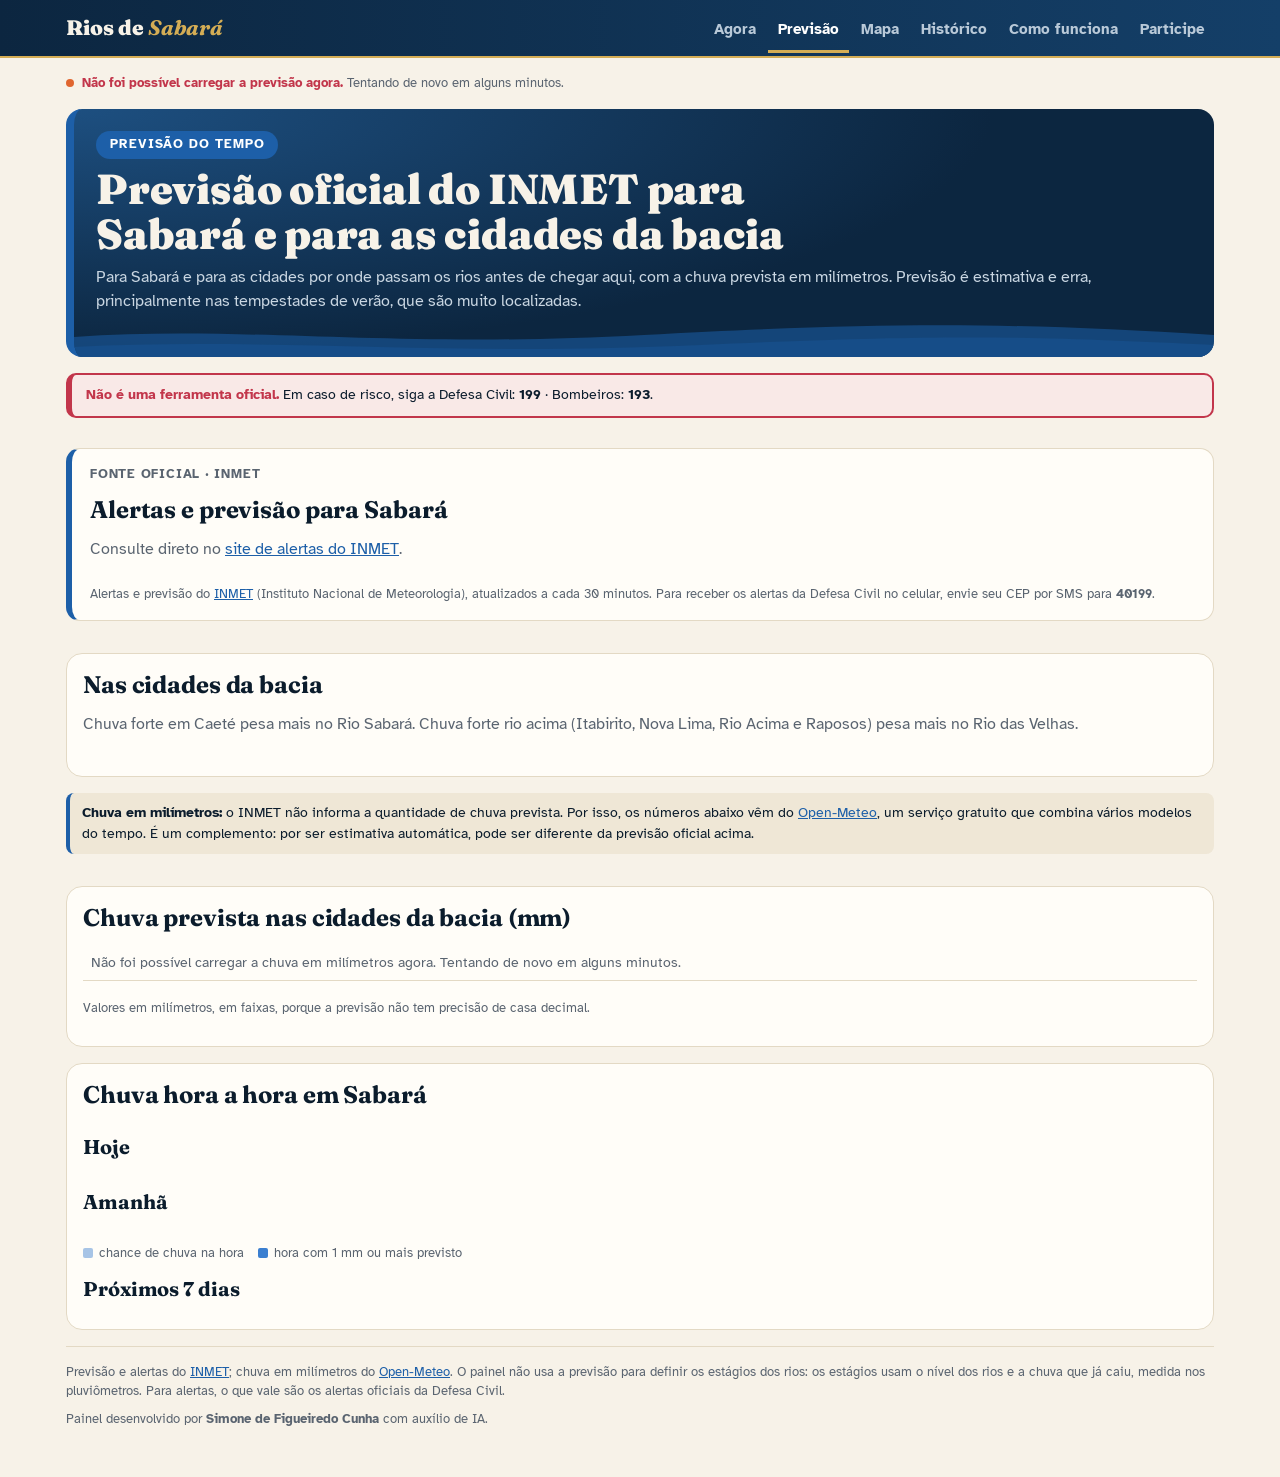
==== commit f822cadb: "Previsão: volta a chuva em milímetros do Open-Meteo (só números de chuva) abaixo do INMET Co-Authore" ====
--- a/mt3yc9ux7y/previsao/index.html
+++ b/mt3yc9ux7y/previsao/index.html
@@ -203,14 +203,14 @@
 .hr .pc{font-size:12px;color:var(--muted)}
 .hr .mmv{font-size:12px;font-weight:700;color:var(--chuva);min-height:16px}
 .dias{display:grid;gap:0}
-.dia{display:grid;grid-template-columns:minmax(92px,1fr) 92px 104px;gap:10px;align-items:center;padding:11px 2px;border-top:1px solid var(--line);font-variant-numeric:tabular-nums}
+.dia{display:grid;grid-template-columns:minmax(92px,1fr) auto;gap:10px;align-items:center;padding:11px 2px;border-top:1px solid var(--line);font-variant-numeric:tabular-nums}
 .dia:first-child{border-top:0}
 .dia .n{font-weight:700}.dia .n small{display:block;font-weight:400;color:var(--muted);font-size:13px}
 .dia .i{font-size:24px}
 .dia .c{color:var(--muted);font-size:14px;min-width:0}
 .dia .tt{text-align:right;white-space:nowrap}.dia .tt b{font-size:17px}.dia .tt span{color:var(--muted)}
 .dia .ch{text-align:right;color:var(--chuva);font-weight:700;white-space:nowrap}.dia .ch small{display:block;font-weight:400;color:var(--muted);font-size:12px}
-@media (max-width:560px){.dia{grid-template-columns:minmax(64px,1fr) 72px 88px}}
+@media (max-width:560px){.dia{grid-template-columns:minmax(64px,1fr) auto}}
 .leg{display:flex;flex-wrap:wrap;gap:14px;font-size:13px;color:var(--muted);margin:0;padding:0;list-style:none}
 .leg i{display:inline-block;width:10px;height:10px;border-radius:2px;background:var(--chuva);margin-right:6px;vertical-align:-1px}
 table.res td,table.res th{white-space:nowrap}
@@ -235,7 +235,7 @@
 <section class="hero" style="--c:var(--accent)">
   <div class="k">Previsão do tempo</div>
   <h1>Previsão oficial do INMET para Sabará e para as cidades da bacia</h1>
-  <p>Para Sabará e para as cidades por onde passam os rios antes de chegar aqui. Previsão é estimativa e erra, principalmente nas tempestades de verão, que são muito localizadas.</p>
+  <p>Para Sabará e para as cidades por onde passam os rios antes de chegar aqui, com a chuva prevista em milímetros. Previsão é estimativa e erra, principalmente nas tempestades de verão, que são muito localizadas.</p>
 </section>
 <p class="avisoc" role="note"><b>Não é uma ferramenta oficial.</b> Em caso de risco, siga a Defesa Civil: <b>199</b> · Bombeiros: <b>193</b>.</p>
 <section class="oficialP" aria-labelledby="ofT">
@@ -253,8 +253,29 @@
   <div class="prevI" id="prevB"></div>
 </section>
 
+<p class="fonteP" style="--c:var(--accent)"><b>Chuva em milímetros:</b> o INMET não informa a quantidade de chuva prevista. Por isso, os números abaixo vêm do <a href="https://open-meteo.com/">Open-Meteo</a>, um serviço gratuito que combina vários modelos do tempo. É um complemento: por ser estimativa automática, pode ser diferente da previsão oficial acima.</p>
+
+<section class="card">
+  <h2>Chuva prevista nas cidades da bacia (mm)</h2>
+  <div class="tbl"><table id="resumo" class="res" style="min-width:0"></table></div>
+  <p class="muted" style="font-size:13px;margin:6px 0 0">Valores em milímetros, em faixas, porque a previsão não tem precisão de casa decimal.</p>
+  <div id="sinal"></div>
+</section>
+
+<section class="card">
+  <h2>Chuva hora a hora em <span id="cidT">Sabará</span></h2>
+  <div class="chips" id="chipsM" role="group" aria-label="Escolha a cidade"></div>
+  <h3>Hoje</h3>
+  <div class="strip"><div class="hrs" id="hoje"></div></div>
+  <h3>Amanhã</h3>
+  <div class="strip"><div class="hrs" id="amanha"></div></div>
+  <ul class="leg"><li><i style="opacity:.45"></i>chance de chuva na hora</li><li><i></i>hora com 1 mm ou mais previsto</li></ul>
+  <h3>Próximos 7 dias</h3>
+  <div class="dias" id="dias"></div>
+</section>
+
 <footer>
-  <div>Previsão e alertas do <a href="https://portal.inmet.gov.br/">INMET</a>. O painel não usa a previsão para definir os estágios dos rios: os estágios usam o nível dos rios e a chuva que já caiu, medida nos pluviômetros. Para alertas, o que vale são os alertas oficiais da Defesa Civil.</div>
+  <div>Previsão e alertas do <a href="https://portal.inmet.gov.br/">INMET</a>; chuva em milímetros do <a href="https://open-meteo.com/">Open-Meteo</a>. O painel não usa a previsão para definir os estágios dos rios: os estágios usam o nível dos rios e a chuva que já caiu, medida nos pluviômetros. Para alertas, o que vale são os alertas oficiais da Defesa Civil.</div>
   <div>Painel desenvolvido por <strong>Simone de Figueiredo Cunha</strong> com auxílio de IA.</div>
 </footer>
 </main>
@@ -302,7 +323,62 @@
     A.innerHTML='<p class="muted" style="margin:0">Consulte direto no <a href="https://alertas2.inmet.gov.br/">site de alertas do INMET</a>.</p>';}
 }
 inmet();setInterval(inmet,15*60e3);
-document.addEventListener('visibilitychange',()=>{if(!document.hidden)inmet();});
+document.addEventListener('visibilitychange',()=>{if(!document.hidden){inmet();if(dados)carregarMM();}});
+// Chuva em milímetros (Open-Meteo): o INMET não informa a quantidade prevista
+const fmt=(v,d=0)=>v==null||isNaN(v)?'—':Number(v).toLocaleString('pt-BR',{minimumFractionDigits:d,maximumFractionDigits:d});
+const faixa=v=>v==null||isNaN(v)?'—':v<1?'menos de 1 mm':v<5?'até 5 mm':v<15?'5 a 15 mm':v<30?'15 a 30 mm':v<60?'30 a 60 mm':v<100?'60 a 100 mm':'mais de 100 mm';
+const fx=v=>v==null||isNaN(v)?'—':v<1?'&lt;1':v<5?'até 5':v<15?'5–15':v<30?'15–30':v<60?'30–60':v<100?'60–100':'&gt;100';
+const CIDADES=[['Sabará',-19.886,-43.807],['Caeté',-19.880,-43.669],['Raposos',-19.966,-43.804],['Nova Lima',-19.985,-43.847],['Rio Acima',-20.088,-43.788],['Itabirito',-20.253,-43.801]];
+let dados=null,selM=0;try{const v=+localStorage.getItem('cidPrev');if(v>=0&&v<CIDADES.length)selM=v;}catch(e){}
+async function carregarMM(){
+  try{
+    const u='https://api.open-meteo.com/v1/forecast?latitude='+CIDADES.map(c=>c[1]).join(',')+'&longitude='+CIDADES.map(c=>c[2]).join(',')+
+      '&hourly=precipitation,precipitation_probability&daily=precipitation_sum,precipitation_probability_max&forecast_days=8&timezone=America%2FSao_Paulo';
+    const r=await fetch(u);if(!r.ok)throw new Error(r.status);let j=await r.json();if(!Array.isArray(j))j=[j];dados=j;
+    resumoMM();chipsMM();cidadeMM();
+  }catch(e){document.getElementById('resumo').innerHTML='<tbody><tr><td class="muted">Não foi possível carregar a chuva em milímetros agora. Tentando de novo em alguns minutos.</td></tr></tbody>';}
+}
+function horas(d){return d.hourly.time.map((t,i)=>({t,dia:t.slice(0,10),h:+t.slice(11,13),p:d.hourly.precipitation[i]||0,pr:d.hourly.precipitation_probability?.[i]??0}));}
+function resumoMM(){
+  const hj=hojeStr(),am=amanhaStr(),ha=horaAgora();
+  const linhas=dados.map((d,k)=>{const hs=horas(d);
+    const fut=hs.filter(h=>(h.dia===hj&&h.h>=ha)||h.dia>hj);
+    const s24=fut.slice(0,24).reduce((a,h)=>a+h.p,0);
+    let m6=0;for(let i=0;i<Math.min(48,fut.length);i++)m6=Math.max(m6,fut.slice(i,i+6).reduce((a,h)=>a+h.p,0));
+    const di=d.daily;const ia=di.time.indexOf(am);const s7=di.precipitation_sum.slice(0,7).reduce((a,v)=>a+(v||0),0);
+    return {nome:CIDADES[k][0],s24,m6,am:ia>=0?di.precipitation_sum[ia]:null,s7,s48:fut.slice(0,48).reduce((a,h)=>a+h.p,0)};});
+  document.getElementById('resumo').innerHTML='<thead><tr><th>Cidade</th><th class="n">Próx. 24 h</th><th class="n">Amanhã</th><th class="n">Maior em 6 h</th><th class="n">7 dias</th></tr></thead><tbody>'+
+    linhas.map(l=>`<tr><td><b>${l.nome}</b></td><td class="n"><b>${fx(l.s24)}</b></td><td class="n">${fx(l.am)}</td><td class="n">${fx(l.m6)}</td><td class="n">${fx(l.s7)}</td></tr>`).join('')+'</tbody>';
+  const cae=linhas.find(l=>l.nome==='Caeté'),cima=linhas.filter(l=>['Raposos','Nova Lima','Rio Acima','Itabirito'].includes(l.nome));
+  const m48=cima.reduce((a,l)=>a+l.s48,0)/cima.length;
+  let n=0,t=[];
+  if(cae.m6>=60){n=2;t.push(`Previsão de ${faixa(cae.m6)} em 6 horas em Caeté. Nas cheias passadas, chuva assim na cabeceira fez o Rio Sabará subir muito.`);}
+  else if(cae.m6>=30){n=1;t.push(`Previsão de ${faixa(cae.m6)} em 6 horas em Caeté. Chuva assim já fez o Rio Sabará subir bastante.`);}
+  if(m48>=120){n=Math.max(n,1);t.push(`Previsão de ${faixa(m48)} em 48 h rio acima (média de Raposos, Nova Lima, Rio Acima e Itabirito): o Rio das Velhas pode subir nos próximos dias.`);}
+  if(!t.length)t.push('Sem chuva forte prevista em milímetros para Caeté e rio acima nas próximas 48 horas.');
+  t.push('É estimativa: acompanhe os alertas oficiais.');
+  const p=document.createElement('p');p.className='prevbox';p.style.setProperty('--c',css(['--s0','--s1','--s2'][n]));p.textContent=t.join(' ');
+  const b=document.getElementById('sinal');b.innerHTML='';b.appendChild(p);
+}
+function chipsMM(){
+  const c=document.getElementById('chipsM');if(c.childElementCount)return;
+  CIDADES.forEach(([n],k)=>{const b=document.createElement('button');b.type='button';b.textContent=n;b.onclick=()=>{selM=k;try{localStorage.setItem('cidPrev',k)}catch(e){}cidadeMM();};c.appendChild(b);});
+}
+function cidadeMM(){
+  const d=dados[selM];
+  document.getElementById('cidT').textContent=CIDADES[selM][0];
+  document.querySelectorAll('#chipsM button').forEach((b,k)=>b.setAttribute('aria-pressed',k===selM));
+  const di=d.daily,hs=horas(d),hj=hojeStr(),am=amanhaStr(),ha=horaAgora();
+  const cel=h=>`<div class="hr${h.p>=1?' mm':''}" title="${h.h}h: ${h.pr}% de chance, ${fmt(h.p,1)} mm"><span class="h">${h.h}h</span><span class="pb"><i style="height:${Math.max(0,h.pr)}%"></i></span><span class="pc">${h.pr}%</span><span class="mmv">${h.p>=0.1?fmt(h.p,1):''}</span></div>`;
+  const H=hs.filter(h=>h.dia===hj&&h.h>=ha);
+  document.getElementById('hoje').innerHTML=H.length?H.map(cel).join(''):'<p class="muted">O dia de hoje já terminou.</p>';
+  document.getElementById('amanha').innerHTML=hs.filter(h=>h.dia===am).map(cel).join('');
+  document.getElementById('dias').innerHTML=di.time.slice(0,8).map((t,i)=>{const dt=new Date(t+'T12:00:00-03:00');
+    const nome=i===0?'Hoje':i===1?'Amanhã':DIAS[dt.getUTCDay()].replace(/^./,c=>c.toUpperCase());
+    return `<div class="dia"><span class="n">${nome}<small>${t.slice(8,10)}/${t.slice(5,7)}</small></span><span class="ch">${faixa(di.precipitation_sum[i])}<small>${fmt(di.precipitation_probability_max[i])}% de chance</small></span></div>`;}).join('');
+}
+carregarMM();setInterval(carregarMM,30*60e3);
+
 </script>
 <script src="../rt.js"></script>
 <script src="../aviso.js"></script>
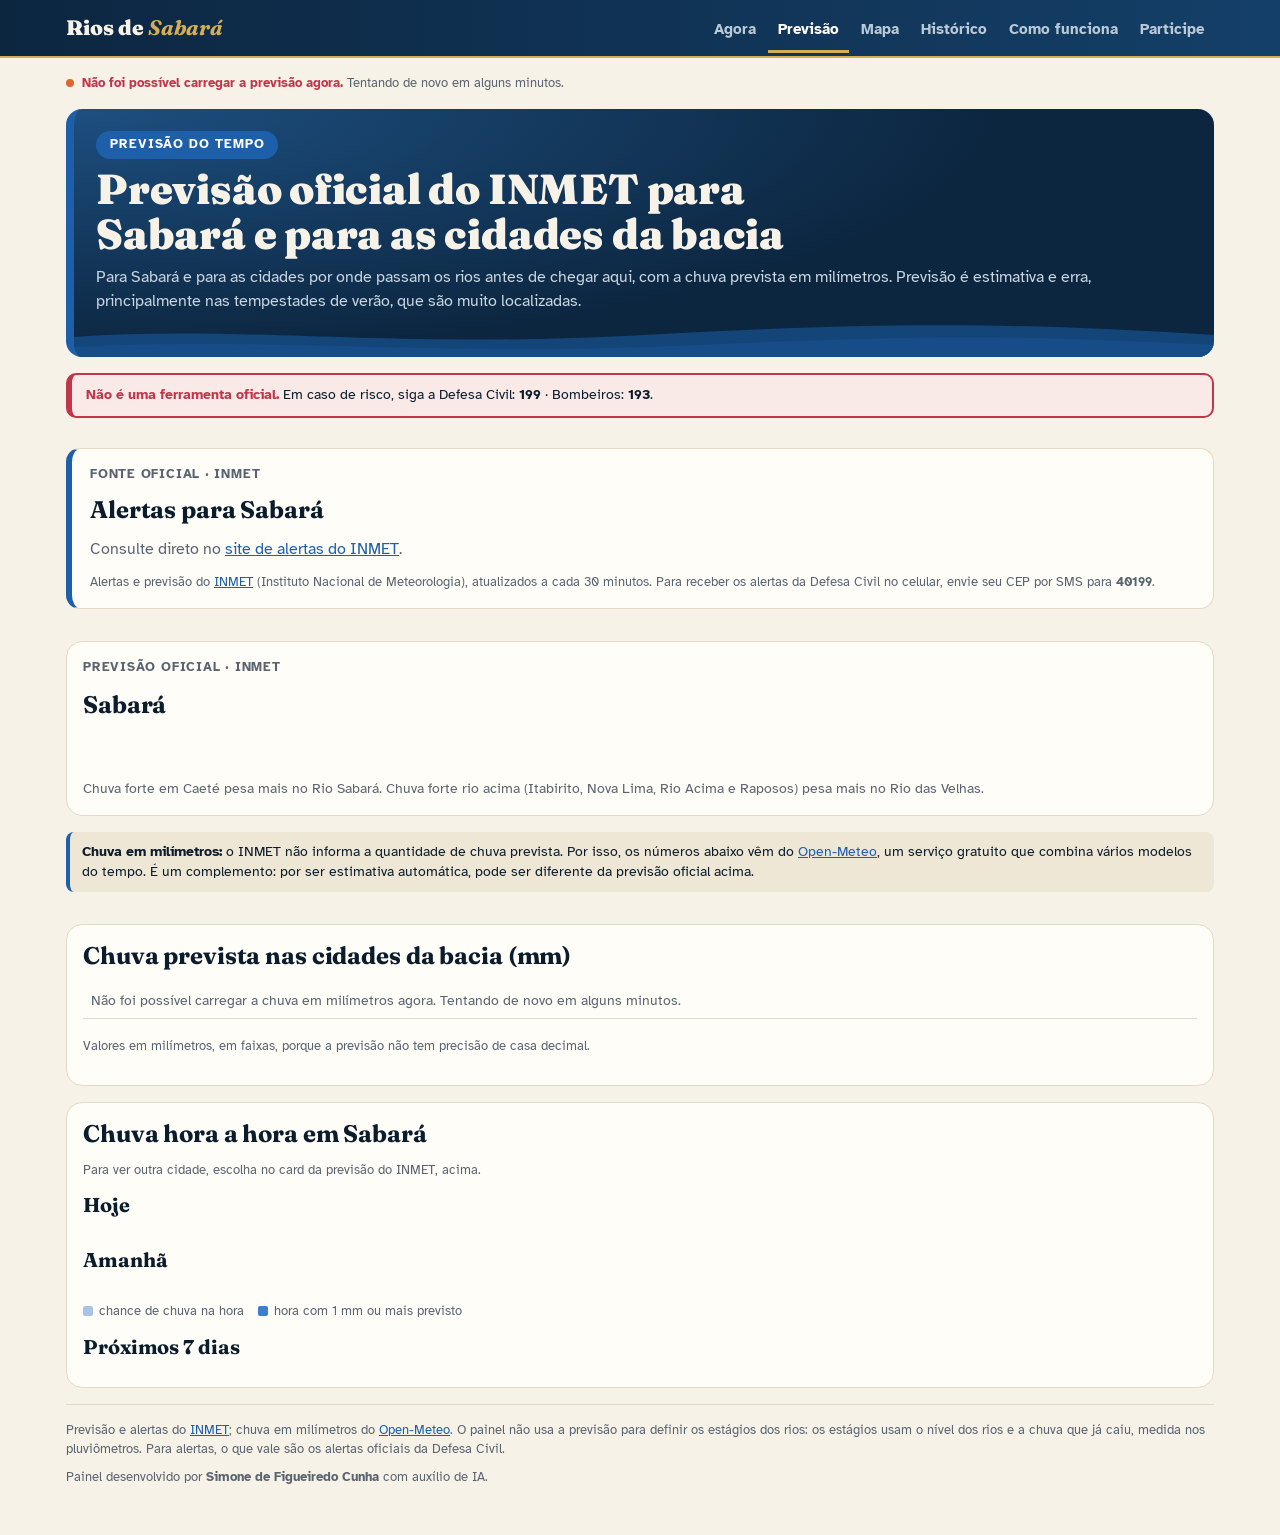
==== commit 9b253c71: "Previsão: card visual com a previsão do INMET (ícone, máxima, período) por cidade; Open-Meteo segue " ====
--- a/mt3yc9ux7y/previsao/index.html
+++ b/mt3yc9ux7y/previsao/index.html
@@ -188,6 +188,13 @@
 .chips button{font:inherit;font-weight:700;font-size:15px;padding:9px 16px;border-radius:999px;border:1px solid var(--line);background:var(--panel);color:var(--fg);cursor:pointer}
 .chips button[aria-pressed="true"]{background:var(--navy,#0c2640);border-color:var(--navy,#0c2640);color:#fff}
 .chips button:focus-visible{outline:2px solid var(--accent);outline-offset:2px}
+.kI{font-size:13px;font-weight:700;letter-spacing:.06em;text-transform:uppercase;color:var(--muted)}
+.agoraI{display:flex;gap:16px;align-items:center;flex-wrap:wrap;padding:6px 0 4px}
+.agoraI .ic{font-size:64px;line-height:1}
+.agoraI .t{font-family:var(--f-serif);font-size:64px;font-weight:900;line-height:1}
+.agoraI .t small{font-family:inherit;font-size:16px;font-weight:700;color:var(--muted);margin-left:4px}
+.agoraI .d{color:var(--muted);font-size:15px;line-height:1.5;min-width:0;flex:1 1 220px}.agoraI .d b{color:var(--fg);font-size:18px;display:block;line-height:1.3;margin-bottom:4px}
+.prevI .r .e{margin-right:6px}
 .agoraP{display:flex;gap:18px;align-items:center;flex-wrap:wrap}
 .agoraP .t{font-family:var(--f-serif);font-size:54px;font-weight:900;line-height:1}
 .agoraP .d{color:var(--muted);font-size:15px}.agoraP .d b{color:var(--fg);font-size:17px}
@@ -240,17 +247,18 @@
 <p class="avisoc" role="note"><b>Não é uma ferramenta oficial.</b> Em caso de risco, siga a Defesa Civil: <b>199</b> · Bombeiros: <b>193</b>.</p>
 <section class="oficialP" aria-labelledby="ofT">
   <div class="k">Fonte oficial · INMET</div>
-  <h2 id="ofT">Alertas e previsão para Sabará</h2>
+  <h2 id="ofT">Alertas para Sabará</h2>
   <div id="avisosI"><p class="muted" style="margin:0">Carregando os alertas do INMET…</p></div>
-  <div class="prevI" id="prevI"></div>
   <p class="muted" style="font-size:13px;margin:0">Alertas e previsão do <a href="https://portal.inmet.gov.br/">INMET</a> (Instituto Nacional de Meteorologia), atualizados a cada 30 minutos. Para receber os alertas da Defesa Civil no celular, envie seu CEP por SMS para <b>40199</b>.</p>
 </section>
 
-<section class="card" aria-labelledby="baT">
-  <h2 id="baT">Nas cidades da bacia</h2>
-  <p class="muted">Chuva forte em Caeté pesa mais no Rio Sabará. Chuva forte rio acima (Itabirito, Nova Lima, Rio Acima e Raposos) pesa mais no Rio das Velhas.</p>
+<section class="card" aria-labelledby="cidI">
+  <div class="kI">Previsão oficial · INMET</div>
+  <h2 id="cidI">Sabará</h2>
   <div class="chips" id="chips" role="group" aria-label="Escolha a cidade"></div>
+  <div class="agoraI" id="agoraI"></div>
   <div class="prevI" id="prevB"></div>
+  <p class="muted" style="font-size:14px;margin:0">Chuva forte em Caeté pesa mais no Rio Sabará. Chuva forte rio acima (Itabirito, Nova Lima, Rio Acima e Raposos) pesa mais no Rio das Velhas.</p>
 </section>
 
 <p class="fonteP" style="--c:var(--accent)"><b>Chuva em milímetros:</b> o INMET não informa a quantidade de chuva prevista. Por isso, os números abaixo vêm do <a href="https://open-meteo.com/">Open-Meteo</a>, um serviço gratuito que combina vários modelos do tempo. É um complemento: por ser estimativa automática, pode ser diferente da previsão oficial acima.</p>
@@ -264,7 +272,7 @@
 
 <section class="card">
   <h2>Chuva hora a hora em <span id="cidT">Sabará</span></h2>
-  <div class="chips" id="chipsM" role="group" aria-label="Escolha a cidade"></div>
+  <p class="muted" style="font-size:13px;margin:0">Para ver outra cidade, escolha no card da previsão do INMET, acima.</p>
   <h3>Hoje</h3>
   <div class="strip"><div class="hrs" id="hoje"></div></div>
   <h3>Amanhã</h3>
@@ -292,31 +300,42 @@
 const FIM={manha:12,tarde:18,noite:24};
 const hBR=t=>new Date(t).toLocaleString('pt-BR',{timeZone:'America/Sao_Paulo',day:'2-digit',month:'2-digit',hour:'2-digit',minute:'2-digit'});
 const esc=t=>String(t??'').replace(/&/g,'&amp;').replace(/</g,'&lt;');
-const BACIA=['Caeté','Raposos','Nova Lima','Rio Acima','Itabirito'];
-let prev=[],sel='Caeté';try{const v=localStorage.getItem('cidPrevI');if(BACIA.includes(v))sel=v;}catch(e){}
-function linhas(cid){
-  const hoje=hojeStr(),am=amanhaStr(),h=horaAgora();
-  return prev.filter(x=>x.cidade===cid&&!(x.dia===hoje&&FIM[x.periodo]&&h>=FIM[x.periodo])).map(x=>{const d=new Date(x.dia+'T12:00:00-03:00');
-    const nome=x.dia===hoje?'Hoje':x.dia===am?'Amanhã':DIAS[d.getUTCDay()][0].toUpperCase()+DIAS[d.getUTCDay()].slice(1)+` <small>${x.dia.slice(8,10)}/${x.dia.slice(5,7)}</small>`;
-    return `<div class="l"><span class="d">${nome}${PER[x.periodo]?' · '+PER[x.periodo]:''}</span><span class="r">${esc(x.resumo)}</span><span class="tp">${x.temp_max??'—'}° / ${x.temp_min??'—'}°</span></div>`;}).join('')||'<p class="muted" style="margin:0">Previsão indisponível no momento.</p>';
+const CID=['Sabará','Caeté','Raposos','Nova Lima','Rio Acima','Itabirito'];
+let prev=[],sel='Sabará';try{const v=localStorage.getItem('cidPrevI');if(CID.includes(v))sel=v;}catch(e){}
+// Ícone a partir do texto do próprio INMET, para nunca contradizer a previsão oficial
+const EMO=r=>{r=(r||'').toLowerCase();return /trovoad/.test(r)?'⛈️':/isolad/.test(r)&&/chuv|pancad/.test(r)?'🌦️':/chuv|pancad|garoa/.test(r)?'🌧️':/encoberto|nublado/.test(r)?'☁️':/muitas nuvens/.test(r)?'🌥️':/poucas nuvens|parcialmente|sol entre/.test(r)?'⛅':/claro|sol|limpo/.test(r)?'☀️':'🌤️';};
+const futuros=cid=>{const hoje=hojeStr(),h=horaAgora();return prev.filter(x=>x.cidade===cid&&x.dia>=hoje&&!(x.dia===hoje&&FIM[x.periodo]&&h>=FIM[x.periodo]));};
+const nomeP=x=>{const hoje=hojeStr(),am=amanhaStr(),d=new Date(x.dia+'T12:00:00-03:00');
+  const n=x.dia===hoje?'Hoje':x.dia===am?'Amanhã':DIAS[d.getUTCDay()][0].toUpperCase()+DIAS[d.getUTCDay()].slice(1)+` <small>${x.dia.slice(8,10)}/${x.dia.slice(5,7)}</small>`;
+  return n+(PER[x.periodo]?' · '+PER[x.periodo]:'');};
+function linhas(L){
+  return L.map(x=>`<div class="l"><span class="d">${nomeP(x)}</span><span class="r"><span class="e" aria-hidden="true">${EMO(x.resumo)}</span>${esc(x.resumo)}</span><span class="tp">${x.temp_max??'—'}° / ${x.temp_min??'—'}°</span></div>`).join('')||'<p class="muted" style="margin:0">Previsão indisponível no momento.</p>';
+}
+function chuva24(){
+  if(!dados)return '';const k=CIDADES.findIndex(c=>c[0]===sel);if(k<0||!dados[k])return '';
+  const hj=hojeStr(),ha=horaAgora();const s=horas(dados[k]).filter(h=>(h.dia===hj&&h.h>=ha)||h.dia>hj).slice(0,24).reduce((a,h)=>a+h.p,0);
+  return `<br>Chuva nas próximas 24 h: <b style="display:inline;font-size:inherit">${faixa(s)}</b> <small>(estimativa Open-Meteo)</small>`;
 }
 function bacia(){
   const c=document.getElementById('chips');
-  if(!c.childElementCount)BACIA.forEach(n=>{const b=document.createElement('button');b.type='button';b.textContent=n;b.onclick=()=>{sel=n;try{localStorage.setItem('cidPrevI',n)}catch(e){}bacia();};c.appendChild(b);});
+  if(!c.childElementCount)CID.forEach(n=>{const b=document.createElement('button');b.type='button';b.textContent=n;b.onclick=()=>{sel=n;try{localStorage.setItem('cidPrevI',n)}catch(e){}bacia();if(dados)cidadeMM();};c.appendChild(b);});
   c.querySelectorAll('button').forEach(b=>b.setAttribute('aria-pressed',b.textContent===sel));
-  document.getElementById('prevB').innerHTML=linhas(sel);
+  document.getElementById('cidI').textContent=sel;
+  const L=futuros(sel),a=L[0];
+  document.getElementById('agoraI').innerHTML=a?`<span class="ic" aria-hidden="true">${EMO(a.resumo)}</span><span class="t">${a.temp_max??'—'}°<small>máx</small></span>
+    <span class="d"><b>${nomeP(a)}: ${esc(a.resumo)}</b>Máxima ${a.temp_max??'—'}°, mínima ${a.temp_min??'—'}°${a.int_vento?' · ventos '+esc(a.int_vento.toLowerCase()):''}${chuva24()}</span>`:'';
+  document.getElementById('prevB').innerHTML=linhas(L.slice(1));
 }
 async function inmet(){
   const A=document.getElementById('avisosI'),st=document.getElementById('stxt'),dot=document.getElementById('dot');
   try{
-    const [av,pv]=await Promise.all([sbGet('inmet_avisos_ativos?select=*'),sbGet('inmet_previsao?select=cidade,dia,periodo,ordem,resumo,temp_max,temp_min,atualizado_em&order=dia.asc,ordem.asc')]);
+    const [av,pv]=await Promise.all([sbGet('inmet_avisos_ativos?select=*'),sbGet('inmet_previsao?select=cidade,dia,periodo,ordem,resumo,temp_max,temp_min,int_vento,atualizado_em&order=dia.asc,ordem.asc')]);
     prev=pv;
     A.innerHTML=av.length?av.map(a=>{const [c,n]=SEVI[a.severidade]||['--s1',''];
       return `<div class="avI" style="--c:${css(c)}"><b class="t">Alerta de ${esc((a.evento||'').toLowerCase())}${n?' ('+n+')':''} · ${esc(a.severidade)}</b>
       <span>${esc(a.riscos)}</span>${a.instrucoes?`<small>${esc(a.instrucoes)}</small>`:''}<small>Válido de ${hBR(a.inicio)} até ${hBR(a.fim)}</small></div>`;}).join('')
       :'<p style="margin:0"><b>Nenhum alerta do INMET para Sabará agora.</b></p>';
-    document.getElementById('prevI').innerHTML=linhas('Sabará');
-    bacia();
+        bacia();
     const u=pv.map(x=>x.atualizado_em).filter(Boolean).sort().at(-1);
     dot.className='dot';st.textContent='Previsão do INMET'+(u?' coletada às '+new Date(u).toLocaleTimeString('pt-BR',{timeZone:'America/Sao_Paulo',hour:'2-digit',minute:'2-digit'}):'')+' · atualiza a cada 30 minutos';
   }catch(e){dot.className='dot stale';st.innerHTML='<span class="erro">Não foi possível carregar a previsão agora.</span> Tentando de novo em alguns minutos.';
@@ -329,13 +348,13 @@
 const faixa=v=>v==null||isNaN(v)?'—':v<1?'menos de 1 mm':v<5?'até 5 mm':v<15?'5 a 15 mm':v<30?'15 a 30 mm':v<60?'30 a 60 mm':v<100?'60 a 100 mm':'mais de 100 mm';
 const fx=v=>v==null||isNaN(v)?'—':v<1?'&lt;1':v<5?'até 5':v<15?'5–15':v<30?'15–30':v<60?'30–60':v<100?'60–100':'&gt;100';
 const CIDADES=[['Sabará',-19.886,-43.807],['Caeté',-19.880,-43.669],['Raposos',-19.966,-43.804],['Nova Lima',-19.985,-43.847],['Rio Acima',-20.088,-43.788],['Itabirito',-20.253,-43.801]];
-let dados=null,selM=0;try{const v=+localStorage.getItem('cidPrev');if(v>=0&&v<CIDADES.length)selM=v;}catch(e){}
+let dados=null;
 async function carregarMM(){
   try{
     const u='https://api.open-meteo.com/v1/forecast?latitude='+CIDADES.map(c=>c[1]).join(',')+'&longitude='+CIDADES.map(c=>c[2]).join(',')+
       '&hourly=precipitation,precipitation_probability&daily=precipitation_sum,precipitation_probability_max&forecast_days=8&timezone=America%2FSao_Paulo';
     const r=await fetch(u);if(!r.ok)throw new Error(r.status);let j=await r.json();if(!Array.isArray(j))j=[j];dados=j;
-    resumoMM();chipsMM();cidadeMM();
+    resumoMM();cidadeMM();bacia();
   }catch(e){document.getElementById('resumo').innerHTML='<tbody><tr><td class="muted">Não foi possível carregar a chuva em milímetros agora. Tentando de novo em alguns minutos.</td></tr></tbody>';}
 }
 function horas(d){return d.hourly.time.map((t,i)=>({t,dia:t.slice(0,10),h:+t.slice(11,13),p:d.hourly.precipitation[i]||0,pr:d.hourly.precipitation_probability?.[i]??0}));}
@@ -360,14 +379,9 @@
   const p=document.createElement('p');p.className='prevbox';p.style.setProperty('--c',css(['--s0','--s1','--s2'][n]));p.textContent=t.join(' ');
   const b=document.getElementById('sinal');b.innerHTML='';b.appendChild(p);
 }
-function chipsMM(){
-  const c=document.getElementById('chipsM');if(c.childElementCount)return;
-  CIDADES.forEach(([n],k)=>{const b=document.createElement('button');b.type='button';b.textContent=n;b.onclick=()=>{selM=k;try{localStorage.setItem('cidPrev',k)}catch(e){}cidadeMM();};c.appendChild(b);});
-}
 function cidadeMM(){
-  const d=dados[selM];
-  document.getElementById('cidT').textContent=CIDADES[selM][0];
-  document.querySelectorAll('#chipsM button').forEach((b,k)=>b.setAttribute('aria-pressed',k===selM));
+  const k=Math.max(0,CIDADES.findIndex(c=>c[0]===sel)),d=dados[k];
+  document.getElementById('cidT').textContent=CIDADES[k][0];
   const di=d.daily,hs=horas(d),hj=hojeStr(),am=amanhaStr(),ha=horaAgora();
   const cel=h=>`<div class="hr${h.p>=1?' mm':''}" title="${h.h}h: ${h.pr}% de chance, ${fmt(h.p,1)} mm"><span class="h">${h.h}h</span><span class="pb"><i style="height:${Math.max(0,h.pr)}%"></i></span><span class="pc">${h.pr}%</span><span class="mmv">${h.p>=0.1?fmt(h.p,1):''}</span></div>`;
   const H=hs.filter(h=>h.dia===hj&&h.h>=ha);
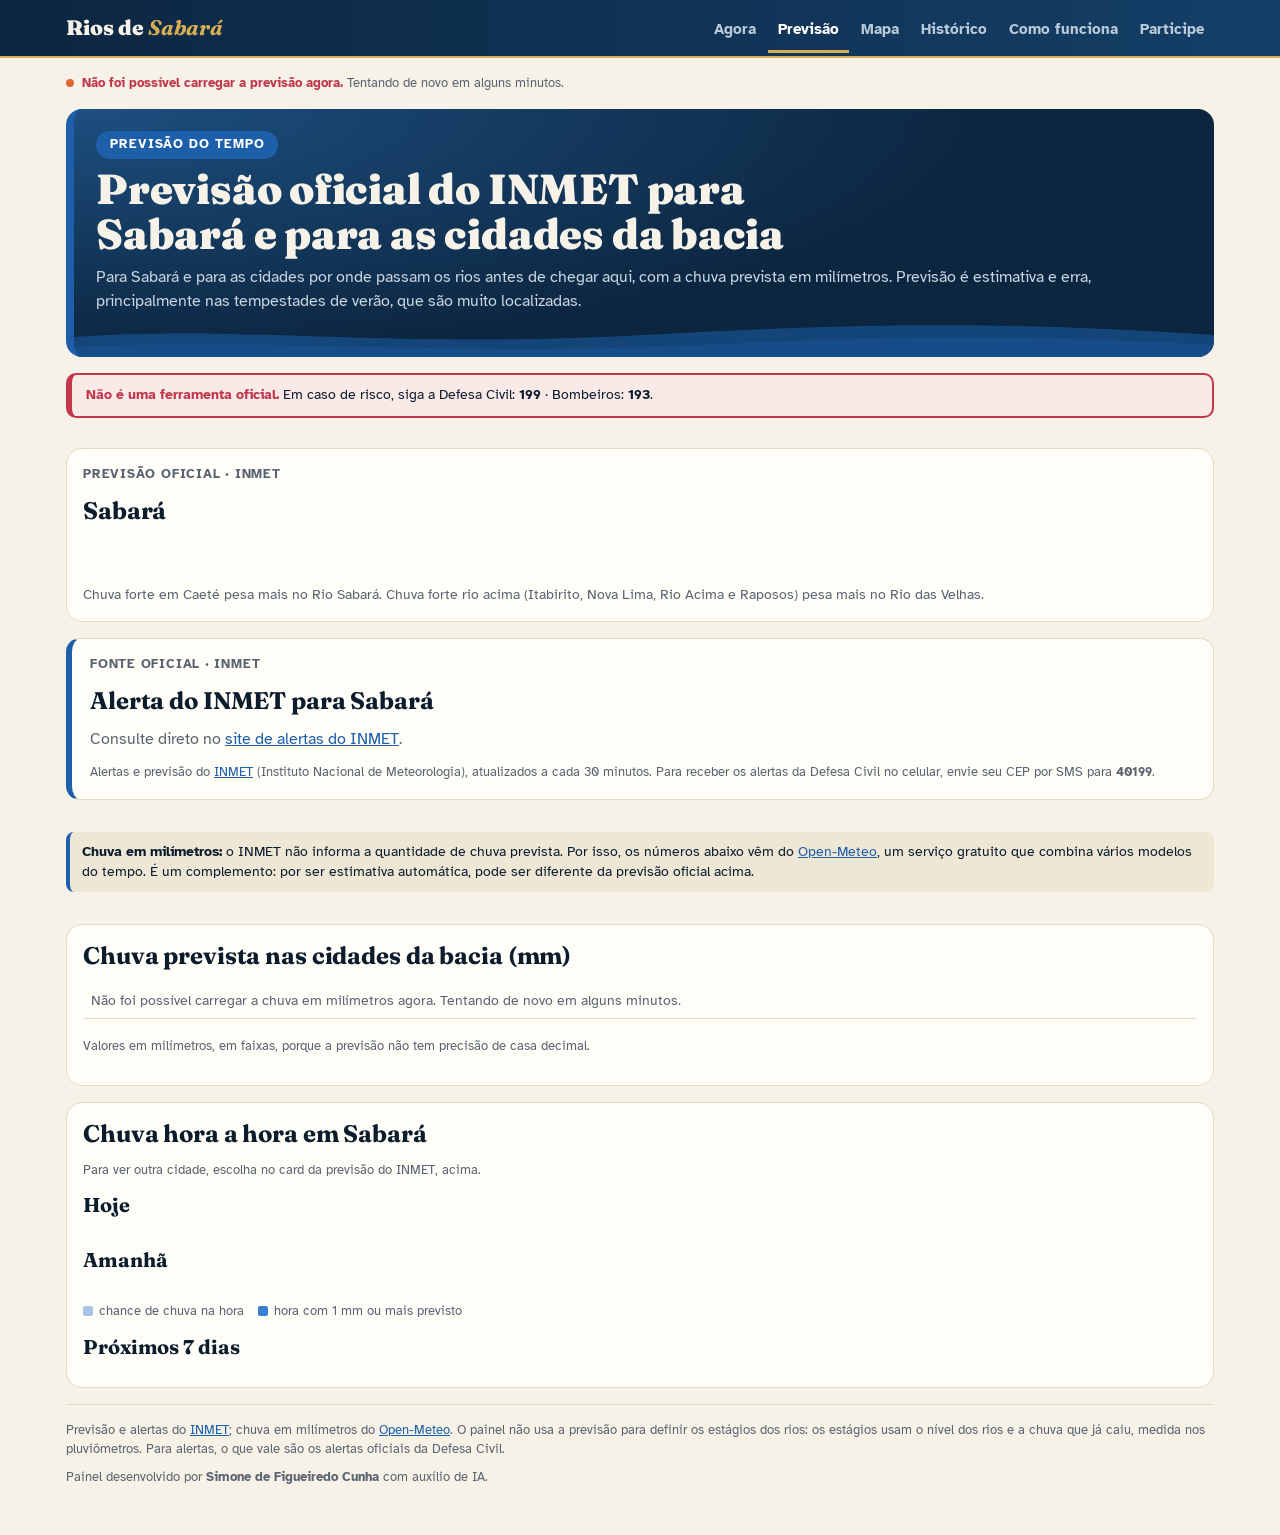
==== commit ae0d343c: "Previsão: card do INMET logo abaixo do aviso; um alerta por vez (o vigente, ou o próximo) Co-Authore" ====
--- a/mt3yc9ux7y/previsao/index.html
+++ b/mt3yc9ux7y/previsao/index.html
@@ -245,13 +245,6 @@
   <p>Para Sabará e para as cidades por onde passam os rios antes de chegar aqui, com a chuva prevista em milímetros. Previsão é estimativa e erra, principalmente nas tempestades de verão, que são muito localizadas.</p>
 </section>
 <p class="avisoc" role="note"><b>Não é uma ferramenta oficial.</b> Em caso de risco, siga a Defesa Civil: <b>199</b> · Bombeiros: <b>193</b>.</p>
-<section class="oficialP" aria-labelledby="ofT">
-  <div class="k">Fonte oficial · INMET</div>
-  <h2 id="ofT">Alertas para Sabará</h2>
-  <div id="avisosI"><p class="muted" style="margin:0">Carregando os alertas do INMET…</p></div>
-  <p class="muted" style="font-size:13px;margin:0">Alertas e previsão do <a href="https://portal.inmet.gov.br/">INMET</a> (Instituto Nacional de Meteorologia), atualizados a cada 30 minutos. Para receber os alertas da Defesa Civil no celular, envie seu CEP por SMS para <b>40199</b>.</p>
-</section>
-
 <section class="card" aria-labelledby="cidI">
   <div class="kI">Previsão oficial · INMET</div>
   <h2 id="cidI">Sabará</h2>
@@ -260,6 +253,14 @@
   <div class="prevI" id="prevB"></div>
   <p class="muted" style="font-size:14px;margin:0">Chuva forte em Caeté pesa mais no Rio Sabará. Chuva forte rio acima (Itabirito, Nova Lima, Rio Acima e Raposos) pesa mais no Rio das Velhas.</p>
 </section>
+<section class="oficialP" aria-labelledby="ofT">
+  <div class="k">Fonte oficial · INMET</div>
+  <h2 id="ofT">Alerta do INMET para Sabará</h2>
+  <div id="avisosI"><p class="muted" style="margin:0">Carregando os alertas do INMET…</p></div>
+  <p class="muted" style="font-size:13px;margin:0">Alertas e previsão do <a href="https://portal.inmet.gov.br/">INMET</a> (Instituto Nacional de Meteorologia), atualizados a cada 30 minutos. Para receber os alertas da Defesa Civil no celular, envie seu CEP por SMS para <b>40199</b>.</p>
+</section>
+
+
 
 <p class="fonteP" style="--c:var(--accent)"><b>Chuva em milímetros:</b> o INMET não informa a quantidade de chuva prevista. Por isso, os números abaixo vêm do <a href="https://open-meteo.com/">Open-Meteo</a>, um serviço gratuito que combina vários modelos do tempo. É um complemento: por ser estimativa automática, pode ser diferente da previsão oficial acima.</p>
 
@@ -331,9 +332,11 @@
   try{
     const [av,pv]=await Promise.all([sbGet('inmet_avisos_ativos?select=*'),sbGet('inmet_previsao?select=cidade,dia,periodo,ordem,resumo,temp_max,temp_min,int_vento,atualizado_em&order=dia.asc,ordem.asc')]);
     prev=pv;
-    A.innerHTML=av.length?av.map(a=>{const [c,n]=SEVI[a.severidade]||['--s1',''];
+    const ag=Date.now(),RK={'Grande Perigo':3,'Perigo':2,'Perigo Potencial':1};
+    const ativos=av.filter(a=>new Date(a.inicio)<=ag),um=(ativos.length?ativos:av).slice().sort((x,y)=>(RK[y.severidade]||0)-(RK[x.severidade]||0)||new Date(x.inicio)-new Date(y.inicio)).slice(0,1);
+    A.innerHTML=um.length?um.map(a=>{const [c,n]=SEVI[a.severidade]||['--s1',''];
       return `<div class="avI" style="--c:${css(c)}"><b class="t">Alerta de ${esc((a.evento||'').toLowerCase())}${n?' ('+n+')':''} · ${esc(a.severidade)}</b>
-      <span>${esc(a.riscos)}</span>${a.instrucoes?`<small>${esc(a.instrucoes)}</small>`:''}<small>Válido de ${hBR(a.inicio)} até ${hBR(a.fim)}</small></div>`;}).join('')
+      <span>${esc(a.riscos)}</span>${a.instrucoes?`<small>${esc(a.instrucoes)}</small>`:''}<small>${new Date(a.inicio)>ag?'Começa em '+hBR(a.inicio)+' e vale até ':'Válido até '}${hBR(a.fim)}</small></div>`;}).join('')
       :'<p style="margin:0"><b>Nenhum alerta do INMET para Sabará agora.</b></p>';
         bacia();
     const u=pv.map(x=>x.atualizado_em).filter(Boolean).sort().at(-1);
